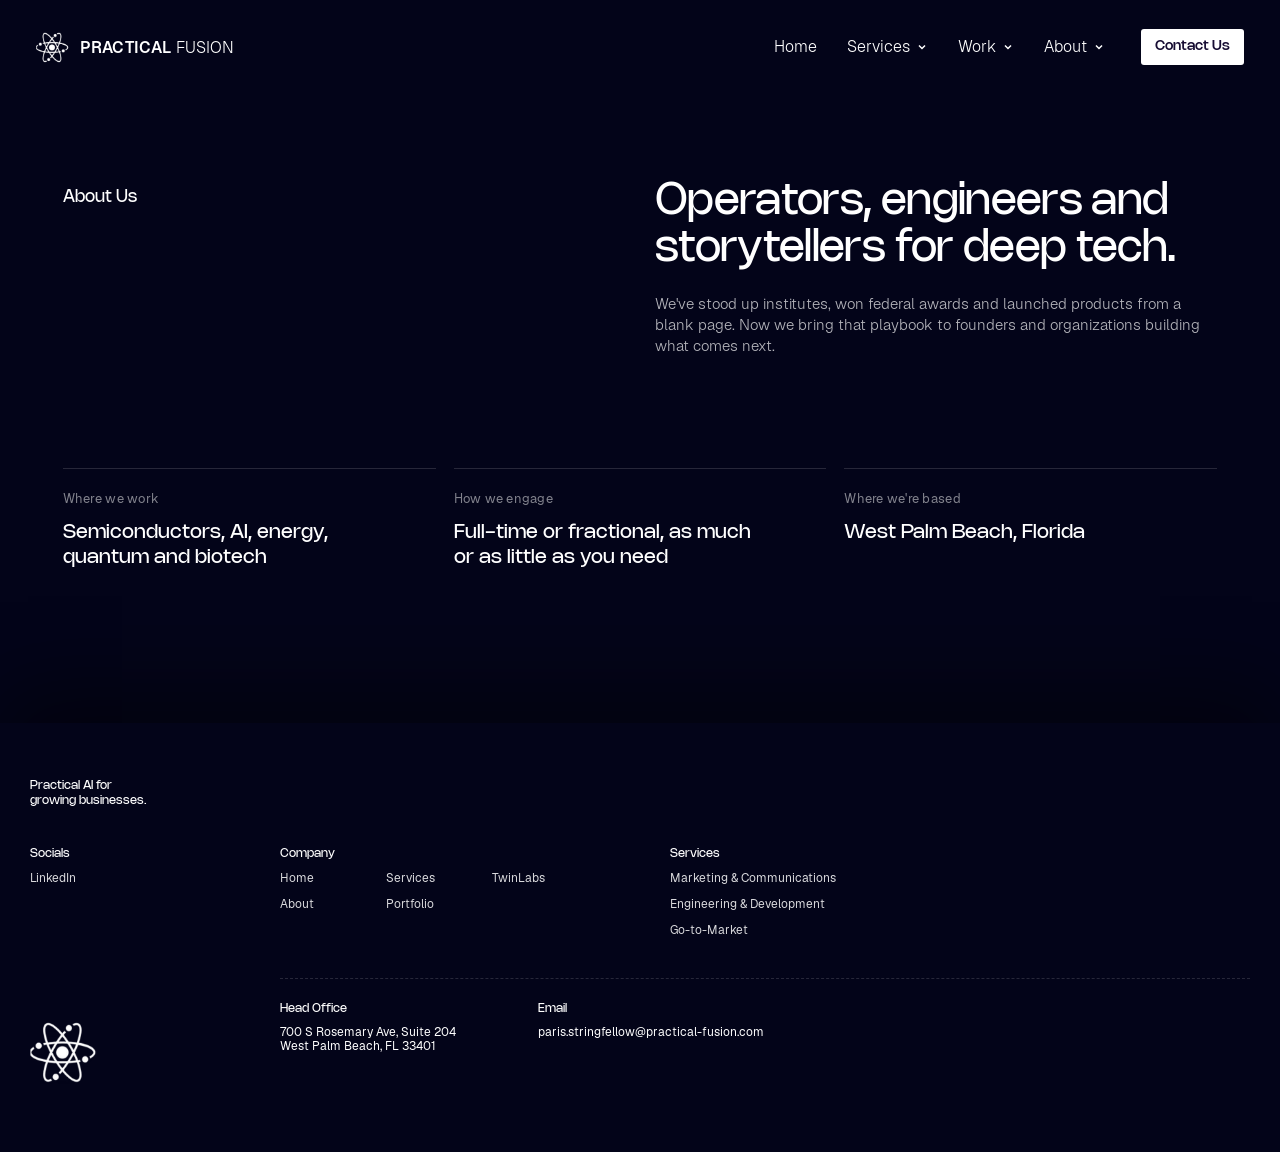
==== about.html @ 6abe77fe "About moves to its own page; text-roll nav hover, sentence-case button labels, top-edge blur, padded" ====
<!DOCTYPE html>
<html lang="en">
<head>
<meta charset="utf-8">
<meta name="viewport" content="width=device-width, initial-scale=1">
<title>About — Practical Fusion Solutions</title>
<meta name="description" content="Practical Fusion Solutions is a consultancy and venture studio turning high-tech ideas into revenue-generating products and sustainable businesses.">
<meta name="theme-color" content="#030419">
<link rel="icon" href="assets/img/logo-atom.webp">
<link rel="preload" href="assets/fonts/Nohemi-Regular.woff2" as="font" type="font/woff2" crossorigin>
<link rel="preload" href="assets/fonts/Geist-Regular.woff2" as="font" type="font/woff2" crossorigin>
<link rel="stylesheet" href="assets/css/site.css">
</head>
<body class="intro-go page">
<div class="edge-blur" aria-hidden="true"></div>

<!-- ================= HEADER ================= -->
<header class="nav" id="nav">
  <a class="brand" href="index.html" aria-label="Practical Fusion — home">
    <img src="assets/img/logo-atom.webp" alt="">
    <span><b>PRACTICAL</b> <span>FUSION</span></span>
  </a>
  <nav class="nav-right" aria-label="Sections">
    <a class="nav-top" href="index.html"><span class="roll" data-t="Home"><span>Home</span></span></a>
    <div class="nav-item">
      <button class="nav-top" type="button" aria-haspopup="true"><span class="roll" data-t="Services"><span>Services</span></span><svg class="chev" viewBox="0 0 12 12" fill="none" stroke="currentColor" stroke-width="1.5"><path d="M3 4.5l3 3 3-3"/></svg></button>
      <div class="dd"><div class="dd-panel">
        <div class="dd-left"><p class="dd-title">Three disciplines,<br>one team.</p><a class="dd-all" href="index.html#services">All our services<svg viewBox="0 0 16 16" fill="none" stroke="currentColor" stroke-width="1.6"><path d="M2 8h11M9 4l4 4-4 4"/></svg></a></div>
        <div class="dd-list">
          <a class="dd-item" href="index.html#services"><b><i></i>Marketing &amp; Communications</b><span>Build your brand awareness</span></a>
          <a class="dd-item" href="index.html#services"><b><i></i>Engineering &amp; Development</b><span>Build tools you can use or sell</span></a>
          <a class="dd-item" href="index.html#services"><b><i></i>Go-to-Market</b><span>Reach your market</span></a>
        </div>
      </div></div>
    </div>
    <div class="nav-item">
      <button class="nav-top" type="button" aria-haspopup="true"><span class="roll" data-t="Work"><span>Work</span></span><svg class="chev" viewBox="0 0 12 12" fill="none" stroke="currentColor" stroke-width="1.5"><path d="M3 4.5l3 3 3-3"/></svg></button>
      <div class="dd"><div class="dd-panel">
        <div class="dd-left"><p class="dd-title">From idea to<br>steady state.</p><a class="dd-all" href="index.html#stories">View case studies<svg viewBox="0 0 16 16" fill="none" stroke="currentColor" stroke-width="1.6"><path d="M2 8h11M9 4l4 4-4 4"/></svg></a></div>
        <div class="dd-list">
          <a class="dd-item" href="index.html#stories"><b><i></i>SMART USA</b><span>A $1B federal funding package</span></a>
          <a class="dd-item" href="index.html#stories"><b><i></i>CyManII</b><span>$80M DOE funding, $200M+ private investment</span></a>
          <a class="dd-item" href="index.html#stories"><b><i></i>National semiconductor conference</b><span>130+ organizations in one room</span></a>
          <a class="dd-item" href="index.html#stories"><b><i></i>Public–private research center</b><span>$18M+ in sustained funding</span></a>
        </div>
      </div></div>
    </div>
    <div class="nav-item">
      <button class="nav-top" type="button" aria-haspopup="true"><span class="roll" data-t="About"><span>About</span></span><svg class="chev" viewBox="0 0 12 12" fill="none" stroke="currentColor" stroke-width="1.5"><path d="M3 4.5l3 3 3-3"/></svg></button>
      <div class="dd"><div class="dd-panel">
        <div class="dd-left"><p class="dd-title">Consultancy &amp;<br>venture studio.</p><a class="dd-all" href="about.html">About us<svg viewBox="0 0 16 16" fill="none" stroke="currentColor" stroke-width="1.6"><path d="M2 8h11M9 4l4 4-4 4"/></svg></a></div>
        <div class="dd-list">
          <a class="dd-item" href="about.html"><b><i></i>Who we are</b><span>The team behind Practical Fusion</span></a>
          <a class="dd-item" href="index.html#venture"><b><i></i>Venture studio</b><span>How we invest in founders</span></a>
          <a class="dd-item" href="index.html#contact"><b><i></i>Get in touch</b><span>Tell us about your project</span></a>
        </div>
      </div></div>
    </div>
    <a href="index.html#contact" class="nav-cta"><span class="roll" data-t="Contact Us"><span>Contact Us</span></span></a>
  </nav>
</header>


<main class="page-main">
  <section class="section about" id="about">
    <div class="sec-head">
      <p class="label">About Us</p>
      <div>
        <h1 class="h-l">Operators, engineers and storytellers for deep tech.</h1>
        <p class="body-l">We've stood up institutes, won federal awards and launched products from a blank page. Now we bring that playbook to founders and organizations building what comes next.</p>
      </div>
    </div>
    <div class="facts">
      <div class="fact"><span>Where we work</span><p>Semiconductors, AI, energy, quantum and biotech</p></div>
      <div class="fact"><span>How we engage</span><p>Full-time or fractional, as much or as little as you need</p></div>
      <div class="fact"><span>Where we're based</span><p>West Palm Beach, Florida</p></div>
    </div>
  </section>
  <div class="stack-end"></div>
</main>

<footer class="footer">
  <p class="tag">Practical AI for growing businesses.</p>
  <div class="f-grid">
    <div><h4>Socials</h4><div class="f-col"><a href="https://www.linkedin.com/company/practical-fusion-solutions" target="_blank" rel="noopener">LinkedIn</a></div></div>
    <div><h4>Company</h4><div class="f-links"><a href="index.html">Home</a><a href="index.html#services">Services</a><a href="https://twinlabs.com" target="_blank" rel="noopener">TwinLabs</a><a href="about.html">About</a><a href="index.html#stories">Portfolio</a></div></div>
    <div><h4>Services</h4><div class="f-col"><a href="index.html#services">Marketing &amp; Communications</a><a href="index.html#services">Engineering &amp; Development</a><a href="index.html#services">Go-to-Market</a></div></div>
  </div>
  <hr>
  <div class="f-bottom">
    <img src="assets/img/logo-atom.webp" alt="Practical Fusion">
    <div><h4>Head Office</h4><p>700 S Rosemary Ave, Suite 204<br>West Palm Beach, FL 33401</p></div>
    <div><h4>Email</h4><p><a href="mailto:paris.stringfellow@practical-fusion.com">paris.stringfellow@practical-fusion.com</a></p></div>
  </div>
</footer>
<script>addEventListener('scroll',()=>document.body.classList.toggle('scrolled',scrollY>4),{passive:true});</script>
</body>
</html>
---- assets/css/site.css ----
/* ============================================================
   Practical Fusion — site styles
   Headings: Nohemi · Body: Geist
   ============================================================ */
@font-face{font-family:"Nohemi";src:url("../fonts/Nohemi-Regular.woff2") format("woff2");font-weight:400;font-display:swap}
@font-face{font-family:"Nohemi";src:url("../fonts/Nohemi-Medium.woff2") format("woff2");font-weight:500;font-display:swap}
@font-face{font-family:"Geist";src:url("../fonts/Geist-Light.woff2") format("woff2");font-weight:300;font-display:swap}
@font-face{font-family:"Geist";src:url("../fonts/Geist-Regular.woff2") format("woff2");font-weight:400;font-display:swap}
@font-face{font-family:"Geist";src:url("../fonts/Geist-SemiBold.woff2") format("woff2");font-weight:600;font-display:swap}

:root{
  --bg:#030419;          /* page */
  --panel:#1D1E31;       /* big cards, contact form */
  --chip:#353647;        /* service card header bar */
  --line:rgba(255,255,255,.14);
  --line-soft:rgba(255,255,255,.08);
  --text:#fff;
  --mute:rgba(255,255,255,.7);
  --faint:rgba(255,255,255,.5);
  --brand:#180552;       /* logo indigo */
  --ink:#170D33;         /* button text / arrow chip */
  --lilac:#CBC2FF;
  --peach:#FFB38A;
  --pad:clamp(20px,4.9vw,80px);
  --ease:cubic-bezier(.2,.7,.1,1);
  --ease-io:cubic-bezier(.65,0,.35,1);
}
*{box-sizing:border-box;margin:0;padding:0}
html{background:var(--bg);scrollbar-width:none}
html::-webkit-scrollbar,body::-webkit-scrollbar{display:none;width:0;height:0}
body{-ms-overflow-style:none}
body{font-family:"Geist",system-ui,sans-serif;font-weight:400;color:var(--text);background:var(--bg);-webkit-font-smoothing:antialiased;overflow-x:hidden}
body.locked{overflow:hidden;height:100vh}
a{color:inherit;text-decoration:none}
button{font:inherit;color:inherit;background:none;border:0;cursor:pointer}
img{display:block;max-width:none;user-select:none;-webkit-user-drag:none}
.h-xl,.h-l,.h-m{font-family:"Nohemi",sans-serif;font-weight:400;letter-spacing:-.01em}
.h-xl{font-size:clamp(30px,3.4vw,44px);line-height:1.08}
.h-l{font-size:clamp(28px,3.4vw,44px);line-height:1.08;letter-spacing:-.015em}
.h-m{font-size:clamp(24px,2.1vw,30px);line-height:1.2}
.body-l{font-family:"Geist";font-weight:300;font-size:15px;line-height:1.4}
::selection{background:var(--lilac);color:var(--ink)}

/* ---------- static paper noise: only on the line-art scenes and line-art images ---------- */
.noise{position:relative;isolation:isolate}
.noise::after{content:"";position:absolute;inset:0;background:url("../img/grain.png") 0 0/200px 200px;opacity:.07;pointer-events:none;z-index:12;border-radius:inherit}

/* ---------- buttons ---------- */
.btn{display:inline-flex;align-items:stretch;gap:0;font-family:"Nohemi";font-weight:500;font-size:15px;line-height:1.1;color:var(--ink)}
.btn .lbl{background:#fff;border-radius:3px;padding:13px 18px;display:flex;align-items:center;white-space:nowrap}
.btn .arr{width:43px;display:grid;place-items:center;background:var(--ink);color:#fff;border-radius:3px;transition:transform .4s var(--ease)}
.btn:hover .arr{transform:translateX(4px)}
.btn.boxed{background:#fff;border-radius:3px;padding:10px 10px 10px 14px;gap:14px;align-items:center}
.btn.boxed .lbl{padding:0;background:none}
.btn.boxed .arr{width:30px;height:30px;border-radius:3px}
.arrow-chip{width:30px;height:30px;display:grid;place-items:center;background:#fff;color:var(--ink);border-radius:2px;transition:transform .4s var(--ease),background .3s}
.arrow-chip:hover{transform:translateX(4px);background:var(--lilac)}
.arrow-chip svg,.btn .arr svg,.more svg{width:16px;height:16px}
.more{display:inline-flex;align-items:stretch;height:32px;color:var(--ink)}
.more-arr{width:32px;display:grid;place-items:center;background:#fff;border-radius:2px;transition:background .25s}
.more-lbl{width:0;margin-right:0;overflow:hidden;background:#fff;border-radius:2px;display:flex;align-items:center;
  clip-path:inset(55% 0 0 0);transition:width .45s var(--ease) .05s,margin .45s var(--ease) .05s,clip-path .35s var(--ease) .05s}
.more-lbl span{display:block;padding:0 14px;white-space:nowrap;font-family:"Nohemi";font-weight:500;font-size:13px;transform:translateY(120%);transition:transform .4s var(--ease) .12s}
.card:hover .more-lbl,.story:hover .more-lbl,.more:focus-visible .more-lbl{width:var(--w,140px);margin-right:3px;clip-path:inset(0 0 0 0)}
.card:hover .more-lbl span,.story:hover .more-lbl span,.more:focus-visible .more-lbl span{transform:none}
.card:not(:hover) .more:not(:focus-visible) .more-lbl span,.story:not(:hover) .more:not(:focus-visible) .more-lbl span{transition-delay:0s}
.card:not(:hover) .more:not(:focus-visible) .more-lbl,.story:not(:hover) .more:not(:focus-visible) .more-lbl{transition-delay:.12s}

.edge-blur{position:fixed;left:0;right:0;top:0;height:110px;z-index:55;pointer-events:none;backdrop-filter:blur(10px);-webkit-backdrop-filter:blur(10px);
  -webkit-mask-image:linear-gradient(#000 35%,transparent);mask-image:linear-gradient(#000 35%,transparent);opacity:0;transition:opacity .4s}
.scrolled .edge-blur{opacity:1}
/* ---------- header ---------- */
.nav{position:fixed;top:0;left:0;right:0;z-index:60;display:flex;align-items:center;justify-content:space-between;padding:23px 36px;pointer-events:none}
.nav > *{pointer-events:auto}
.brand{display:flex;align-items:center;gap:10px;font-size:16px;letter-spacing:.01em}
.brand img{width:34px;height:auto}
.brand b{font-weight:600}.brand span{font-weight:300}
.nav-right{display:flex;align-items:center;gap:30px;font-weight:300;font-size:16px}
.nav-top{display:inline-flex;align-items:center;gap:6px;font:300 16px/1 "Geist";color:#fff;padding:9px 10px;margin:0 -10px;border-radius:3px;position:relative;transition:background .35s}
.nav-top:hover,.nav-item:hover .nav-top{background:rgba(255,255,255,.07)}
/* text roll: the label slides up and out while a copy rises in from below */
.roll{position:relative;display:inline-block;overflow:hidden;line-height:1.15}
.roll > span{display:block;transition:transform .5s var(--ease)}
.roll::after{content:attr(data-t);position:absolute;left:0;top:100%;white-space:nowrap;transition:transform .5s var(--ease)}
.nav-top:hover .roll > span,.nav-item:hover .roll > span,.nav-cta:hover .roll > span{transform:translateY(-100%)}
.nav-top:hover .roll::after,.nav-item:hover .roll::after,.nav-cta:hover .roll::after{transform:translateY(-100%)}
.nav-top .chev{width:12px;height:12px;transition:transform .4s var(--ease)}
.nav-item{position:static}
.nav-item:hover .chev,.nav-item:focus-within .chev{transform:rotate(180deg)}
.dd{position:absolute;top:calc(100% - 22px);right:36px;padding-top:30px;pointer-events:none}
.dd-panel{width:min(760px,92vw);display:grid;grid-template-columns:1fr 1.25fr;gap:40px;background:#16172A;border:1px solid var(--line-soft);border-radius:18px;padding:34px 34px 30px;
  box-shadow:0 30px 80px rgba(0,0,0,.45);opacity:0;transform:translateY(-8px);clip-path:inset(0 0 100% 0 round 18px);transition:opacity .3s,transform .5s var(--ease),clip-path .55s var(--ease)}
.nav-item:hover .dd,.nav-item:focus-within .dd{pointer-events:auto}
.nav-item:hover .dd-panel,.nav-item:focus-within .dd-panel{opacity:1;transform:none;clip-path:inset(0 0 0 0 round 18px)}
.nav-item.shut .dd{pointer-events:none}.nav-item.shut .dd-panel{opacity:0;clip-path:inset(0 0 100% 0 round 18px)}
.dd-left{display:flex;flex-direction:column;justify-content:space-between;gap:40px;border-right:1px solid var(--line-soft);padding-right:30px}
.dd-title{font-family:"Nohemi";font-size:32px;line-height:1.08;letter-spacing:-.015em}
.dd-all{display:inline-flex;align-items:center;gap:12px;align-self:flex-start;font-size:15px;padding-bottom:6px;border-bottom:1px solid #fff}
.dd-all svg{width:16px;height:16px;transition:transform .4s var(--ease)}.dd-all:hover svg{transform:translateX(4px)}
.dd-list{display:flex;flex-direction:column}
.dd-item{display:flex;flex-direction:column;gap:6px;padding:14px 0;border-bottom:1px solid var(--line-soft)}
.dd-item:first-child{padding-top:0}.dd-item:last-child{border-bottom:0;padding-bottom:0}
.dd-item b{display:flex;align-items:center;gap:12px;font-family:"Nohemi";font-weight:400;font-size:18px}
.dd-item b i{width:7px;height:7px;background:#fff;transform:rotate(45deg);flex:none;transition:background .3s}
.dd-item span{font-size:14px;color:var(--mute);padding-left:19px}
.dd-item:hover b i{background:var(--lilac)}
.nav-right .nav-cta{display:inline-flex;align-items:center;margin-left:6px;background:#fff;color:var(--ink);font-family:"Nohemi";font-weight:500;font-size:14px;padding:10px 14px;border-radius:3px;transition:background .35s}
.nav-right .nav-cta:hover{background:#E6E3F2}
.nav{opacity:0;transform:translateY(-10px);transition:opacity .9s .9s,transform .9s .9s var(--ease)}
.intro-go .nav{opacity:1;transform:none}

/* ---------- HERO ---------- */
.hero{position:sticky;top:0;height:100vh;height:100svh;overflow:hidden;z-index:1;background:#0B0A2A;will-change:clip-path}
.hero-shade{position:absolute;inset:0;background:#030419;opacity:0;pointer-events:none;z-index:20}
.stage{position:absolute;inset:0;perspective:1400px;overflow:hidden}
.world{position:absolute;inset:0;transform-style:preserve-3d;will-change:transform}
.layer{position:absolute;inset:0;will-change:transform}
.layer img{position:absolute;height:auto}
.sky{inset:-8%}
.sky img{inset:0;width:100%;height:100%;object-fit:cover}
#sun3d{position:absolute;inset:0;width:100%;height:100%;pointer-events:none}
/* design frame (2847×1618 reference), always covers the width, sits on the bottom edge */
.frame{position:absolute;left:50%;bottom:0;width:max(100vw,175.96vh);aspect-ratio:2847/1618;transform:translateX(-50%)}
.bob{animation:bob 6s ease-in-out infinite}
.bob.b2{animation-duration:7.5s;animation-delay:-3s;animation-direction:reverse}
.bob.b3{animation-duration:8.5s;animation-delay:-5s}
@keyframes bob{0%,100%{transform:translate3d(0,0,0) rotate(0)}50%{transform:translate3d(0,-2.4vh,0) rotate(1.6deg)}}

.hero-ui{position:absolute;inset:0;z-index:10;pointer-events:none}
.hero-title{position:absolute;left:50%;top:41.3%;transform:translateX(-50%);width:min(980px,92vw);text-align:center;transition:opacity .7s var(--ease),transform 1.1s var(--ease)}
.hero-title h1{font-family:"Nohemi";font-weight:400;font-size:clamp(30px,3.4vw,44px);line-height:1.08;letter-spacing:-.015em}
.hero-title .w{display:inline-block;opacity:.18;filter:blur(6px);transform:translateY(8px);transition:opacity .7s,filter .7s,transform .9s var(--ease);transition-delay:calc(.35s + var(--i)*70ms)}
.intro-go .hero-title .w{opacity:1;filter:none;transform:none}
.begin{margin-top:clamp(36px,8.4vh,72px);display:inline-flex;pointer-events:auto;position:relative}
.begin .btn.boxed{width:221px;height:57px;justify-content:space-between;padding:0 9px 0 13px;transform-origin:50% 50%;
  clip-path:inset(0 50% 0 50% round 3px);background:var(--ink);transition:clip-path .8s var(--ease) 1.25s,background .5s 1.6s,transform .5s var(--ease)}
.begin .lbl,.begin .arr{opacity:0;transition:opacity .5s 1.85s, transform .4s var(--ease)}
.begin .arr{width:39px;height:39px;transform:scale(.4);transition:opacity .4s 2s,transform .6s var(--ease) 2s;background:var(--ink)}
.intro-go .begin .btn.boxed{clip-path:inset(0 0 0 0 round 3px);background:#fff}
.intro-go .begin .lbl{opacity:1}
.intro-go .begin .arr{opacity:1;transform:none}
.begin .btn.boxed:hover{transform:scale(1.04)}
.begin .btn.boxed:hover .arr{transform:translateX(3px);transition-delay:0s}

/* the mission panel (after "Begin your mission"): a header and two lines */
.mission{position:absolute;left:55%;right:var(--pad);top:50%;transform:translateY(-50%);pointer-events:none}
.mission > *{opacity:0;transform:translateY(22px);transition:opacity .6s, transform .9s var(--ease)}
.mission h2{font-family:"Nohemi";font-weight:400;font-size:clamp(28px,3.1vw,42px);line-height:1.1;letter-spacing:-.01em;white-space:nowrap}
.mission p{margin-top:16px;font-family:"Geist";font-weight:300;font-size:clamp(15px,1.15vw,17px);line-height:1.5;color:var(--mute)}
.on-mission .hero-title{opacity:0;transform:translate(-50%,-30%);pointer-events:none}
.on-mission .hero-title .begin{pointer-events:none}
.on-mission .mission{pointer-events:auto}
.on-mission .mission > *{opacity:1;transform:none}
.on-mission .mission > :nth-child(1){transition-delay:.7s}.on-mission .mission > :nth-child(2){transition-delay:.85s}

/* ---------- the main stack: scrolls up over the hero ---------- */
.stack{position:relative;z-index:3;background:var(--bg);box-shadow:0 -30px 80px rgba(0,0,0,.5)}
.section{max-width:1440px;margin:0 auto;padding:0 var(--pad)}

/* text reveals */
.split .w{display:inline-block;opacity:.12;filter:blur(5px);transform:translateY(.35em);transition:opacity .8s,filter .8s,transform 1s var(--ease);transition-delay:calc(var(--i)*55ms)}
.split.in .w{opacity:1;filter:none;transform:none}
.fade{opacity:0;transform:translateY(24px);transition:opacity 1s .15s,transform 1.1s .15s var(--ease)}
.fade.in{opacity:1;transform:none}

/* services */
.services{padding-top:clamp(130px,12vw,190px)}
.sec-head{display:grid;grid-template-columns:1fr 1fr;gap:30px;align-items:start}
.sec-head .label{font-family:"Nohemi";font-size:17px;line-height:1.2;padding-top:.45em}
.sec-head .h-l{max-width:640px}
.sec-head .body-l{margin-top:20px;max-width:560px;color:var(--mute)}
.cards{display:grid;grid-template-columns:repeat(3,1fr);gap:clamp(14px,1.4vw,20px);margin-top:clamp(80px,8.7vw,124px)}
.card{display:flex;flex-direction:column}
.card-bar{display:flex;align-items:center;gap:9px;height:40px;padding:0 4px;background:var(--chip);border-radius:5px;font-family:"Nohemi";font-size:15px}
.card-bar .n{width:30px;height:30px;display:grid;place-items:center;background:#1F1A44;border-radius:3px;font-family:"Geist";font-size:11px;letter-spacing:.04em}
.card-body{margin-top:10px;border:1px solid var(--line-soft);border-radius:3px;background:var(--bg);display:flex;flex-direction:column;flex:1}
.card-art{height:250px;display:grid;place-items:center;border-bottom:1px solid var(--line-soft);overflow:hidden}
.card-art{position:relative}
.card-art img{width:190px;height:auto}
.card-art img.wide{width:100%}
.card-body p{padding:20px 10px 0;font-size:15px;line-height:1.4;min-height:110px}
.card-body .more{margin:20px 10px 10px;align-self:flex-start}

/* venture card with the 3D atom */
.venture{padding-top:clamp(160px,15vw,240px)}
.venture-card{position:relative;background:var(--panel);border-radius:22px;padding:50px 50px 46px;min-height:366px;display:grid;grid-template-columns:minmax(0,522px) 1fr;overflow:hidden;isolation:isolate}
.venture-card > div{position:relative;z-index:1}
.venture-card .body-l{margin-top:12px;max-width:522px}
.venture-card .btn{margin-top:30px}
#atom3d{position:absolute;right:0;top:0;width:42%;height:200%;pointer-events:none}

/* about (about.html) */
.about{padding-top:clamp(150px,14vw,210px)}
.facts{display:grid;grid-template-columns:repeat(3,1fr);gap:clamp(14px,1.4vw,20px);margin-top:clamp(80px,8.7vw,124px)}
.fact{border-top:1px solid var(--line);padding-top:18px}
.fact span{font-size:13px;color:var(--faint);letter-spacing:.02em}
.fact p{margin-top:12px;font-family:"Nohemi";font-size:20px;line-height:1.25;max-width:320px}

/* success stories */
.stories{padding-top:clamp(160px,15vw,240px)}
.stories-grid{display:grid;grid-template-columns:1fr 1fr;column-gap:clamp(24px,3vw,44px);row-gap:0;margin-top:clamp(80px,8.7vw,124px)}
.story{padding:0 0 24px;border-bottom:1px dashed var(--line);margin-bottom:24px}
.story-media{position:relative;height:255px;overflow:hidden;border:1px solid var(--line);border-radius:2px;background:#0A0A1A;}
.story-media .ly{position:absolute}
.story-media .ly-bg{inset:0;width:100%;height:100%;object-fit:cover}
.story-media .ly-el{bottom:0;left:0;height:100%;width:auto}
.story-media .ly-logo{right:8%;top:50%;width:40%;margin-top:-6%}
.story-media .ly-logo.smart{width:30%;margin-top:-11%}
.story-media .ly-full{inset:0;width:100%;height:100%;object-fit:cover}
.story-media .ph{position:absolute;right:7%;top:50%;transform:translateY(-50%);font-family:"Nohemi";font-size:13px;letter-spacing:.18em;color:var(--faint);border:1px dashed var(--line);padding:16px 20px;border-radius:3px}
.story p{margin-top:16px;font-size:15px;line-height:1.4;max-width:560px}
.story .more{margin-top:16px}

/* testimonial */
.quote-wrap{margin-top:clamp(160px,15vw,240px);border-top:1px solid var(--line-soft);border-bottom:1px solid var(--line-soft)}
.quote{max-width:1440px;margin:0 auto;display:grid;grid-template-columns:1fr 1fr;border-left:1px solid var(--line-soft);border-right:1px solid var(--line-soft);width:calc(100% - 2*var(--pad))}
.quote > div{padding:110px 20px 108px;border-right:1px solid var(--line-soft)}
.quote > div:last-child{border-right:0;position:relative;overflow:hidden}
.quote blockquote{font-family:"Nohemi";font-size:clamp(22px,2.1vw,30px);line-height:1.2;max-width:600px}
.quote .who{margin-top:40px;font-size:15px;line-height:1.2}
.quote .who span{display:block;color:var(--mute)}
.quote-art{position:absolute;inset:0;background:
  repeating-linear-gradient(90deg,var(--line-soft) 0 1px,transparent 1px 48px),
  repeating-linear-gradient(0deg,var(--line-soft) 0 1px,transparent 1px 48px);opacity:.5;mask-image:radial-gradient(circle at 50% 50%,#000,transparent 70%)}
.quote-art img{position:absolute;left:50%;top:50%;width:90px;transform:translate(-50%,-50%);opacity:.9}
.stack-end{height:clamp(140px,12vw,190px)}

/* contact (revealed underneath the stack) */
.contact{position:sticky;z-index:2;margin-top:-28vh;padding-top:calc(28vh + 60px);overflow:hidden;background:#252F4C}
.contact-bg{position:absolute;left:0;right:0;top:-30%;bottom:0;z-index:0;pointer-events:none;will-change:transform;
  background:linear-gradient(#252F4C 0%,#584C79 31.7%,#6F588E 49.8%,#A376C0 69.5%,#A376C0 100%)}
.contact-bg::after{content:"";position:absolute;inset:0;background:url("../img/grain.png") 0 0/200px 200px;opacity:.07}
.contact-card{will-change:transform}
.contact-card{position:relative;z-index:1;width:min(812px,92vw);margin:0 auto;background:var(--panel);padding:40px 40px 150px}
/* the canyon floor sits IN FRONT of the card: the card's bottom edge disappears behind the horizon */
.contact-floor{position:relative;z-index:3;width:max(108vw,1540px);margin:-170px 0 -1px 50%;transform:translateX(-50%);pointer-events:none;will-change:transform}
.contact-floor img{display:block;width:100%;height:auto}
.contact-floor.noise::after{-webkit-mask:url("../img/contact-floor.webp") 0 0/100% 100% no-repeat;mask:url("../img/contact-floor.webp") 0 0/100% 100% no-repeat}
.contact-card h2{margin-bottom:12px}
.contact-card .lead{font-weight:300;font-size:15px}
.contact-card .lead b{font-weight:600}
.form{display:grid;grid-template-columns:1fr 1fr;column-gap:20px;row-gap:22px;margin-top:22px}
.f{display:flex;flex-direction:column;border-bottom:1px solid var(--line);padding-bottom:6px}
.f.full{grid-column:span 2}
.f label{font-weight:300;font-size:15px;color:var(--mute);display:flex;justify-content:space-between;gap:10px}
.f label i{font-style:normal;color:rgba(255,0,0,.7)}
.f label small{font-size:12px;color:var(--faint)}
.f .hint{font-size:12px;font-weight:300;color:var(--faint);margin-top:2px}
.f input,.f textarea,.f select{background:none;border:0;outline:0;color:#fff;font:300 15px/1.4 "Geist";padding:6px 0 2px}
.f textarea{resize:vertical;min-height:70px}
.phone{display:flex;gap:10px;align-items:center}
.phone select{width:64px;appearance:none;background:url("data:image/svg+xml,%3Csvg xmlns='http://www.w3.org/2000/svg' viewBox='0 0 18 10'%3E%3Cpath d='M1 1l8 8 8-8' fill='none' stroke='white' stroke-width='1.5'/%3E%3C/svg%3E") right 4px center/12px no-repeat}
.phone select option{color:#000}
.f:focus-within{border-bottom-color:var(--lilac)}
.form-actions{grid-column:span 2;margin-top:10px}
.form-note{font-size:12px;font-weight:300;color:var(--faint);margin-top:14px;line-height:1.4}
.form-note a{text-decoration:underline}
.status{font-size:13px;color:var(--lilac);margin-top:10px;min-height:1.2em}

/* footer */
.footer{position:relative;z-index:4;background:var(--bg);padding:56px 30px 50px;font-size:12px;box-shadow:0 -30px 80px rgba(0,0,0,.45)}
.footer .tag{font-family:"Nohemi";font-size:12px;width:127px;line-height:1.2}
.f-grid{display:grid;grid-template-columns:250px 390px 1fr;margin-top:40px;row-gap:46px}
.footer h4{font-family:"Nohemi";font-weight:400;font-size:12px;margin-bottom:10px}
.f-links{display:grid;grid-template-columns:repeat(3,106px);row-gap:10px}
.f-links a,.f-col a{opacity:.85;transition:opacity .2s}.f-links a:hover,.f-col a:hover{opacity:1}
.f-col{display:flex;flex-direction:column;gap:10px}
.footer hr{border:0;border-top:1px dashed var(--line);margin:40px 0 0 250px}
.f-bottom{display:grid;grid-template-columns:250px 258px 1fr;margin-top:24px;align-items:start}
.f-bottom img{width:69px}
.f-bottom p{line-height:1.2}

/* ---------- responsive ---------- */
@media (max-width:1100px){
  .nav-right{gap:20px}.dd{right:24px}
  .sec-head{grid-template-columns:1fr;gap:14px}.facts{grid-template-columns:1fr;margin-top:60px}
  .cards{grid-template-columns:1fr;gap:40px;margin-top:70px}
  .venture-card{grid-template-columns:1fr;padding-bottom:300px}
  #atom3d{top:auto;bottom:-300px;right:0;width:100%;height:600px}
  .stories-grid{grid-template-columns:1fr;margin-top:70px}
  .quote{grid-template-columns:1fr}.quote > div:last-child{min-height:240px}
  .mission{left:var(--pad);right:var(--pad);top:auto;bottom:10vh;transform:none}
  .mission p br{display:none}
  .f-grid,.f-bottom{grid-template-columns:1fr}.footer hr{margin-left:0}
}
@media (max-width:640px){
  .nav{padding:16px 18px}.nav-right > :not(.nav-cta){display:none}
  .form{grid-template-columns:1fr}.f.full,.form-actions{grid-column:auto}
  .contact-card{padding:28px 20px 130px}
}
@media (prefers-reduced-motion:reduce){
  .bob{animation:none}
  .split .w,.fade,.hero-title .w,.mission > *,.begin *{transition:none!important}
}
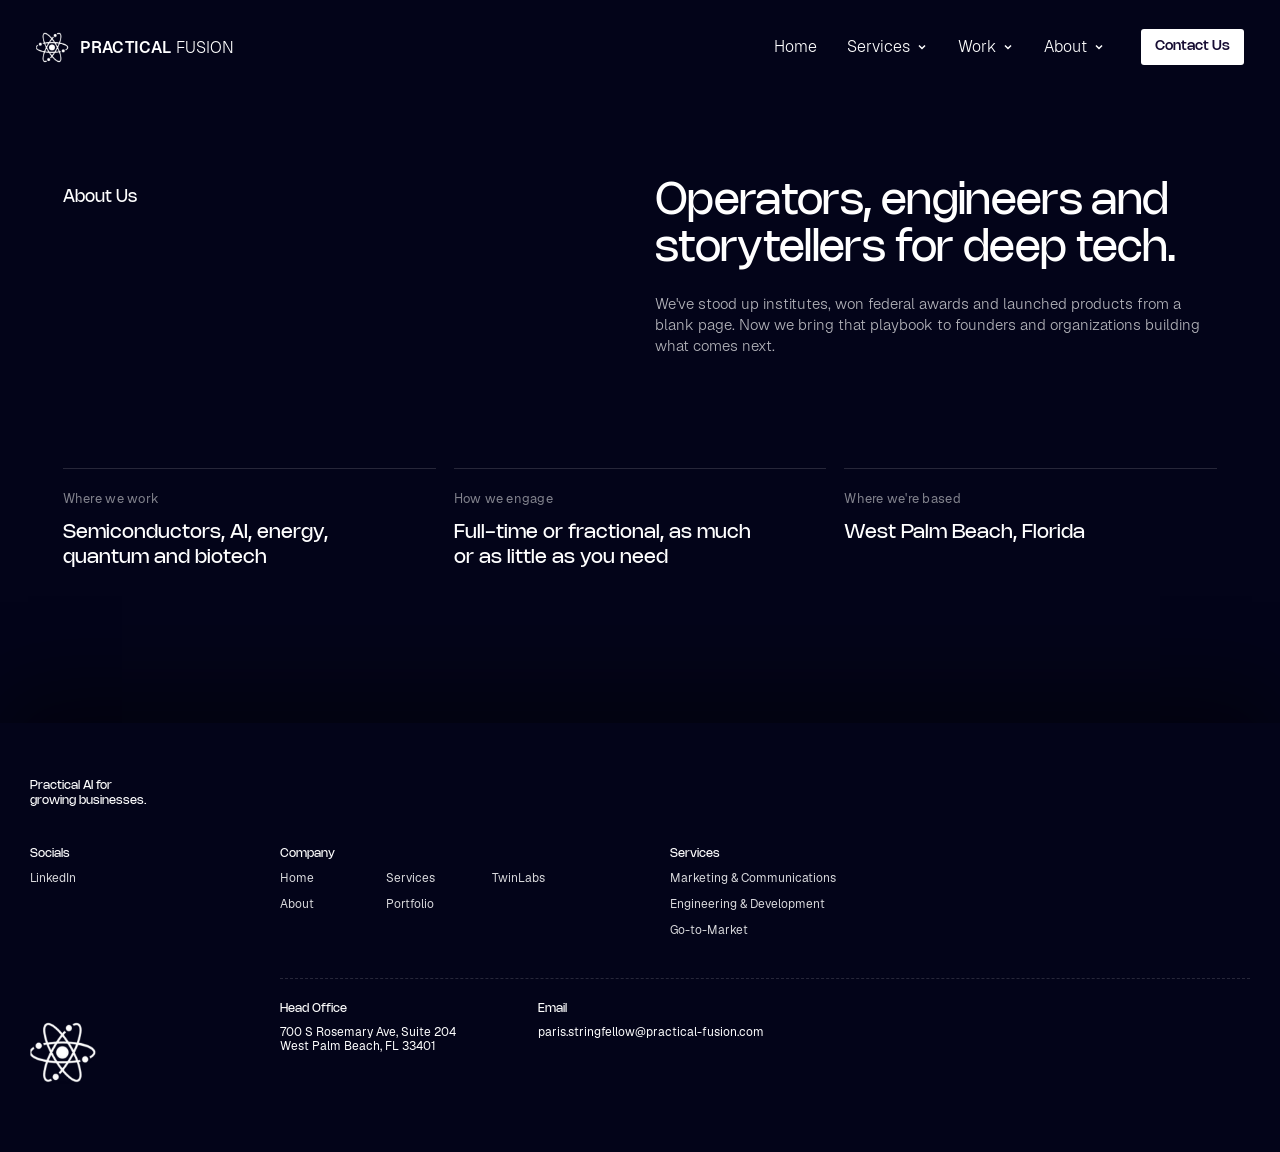
==== commit e99910e5: "Remove top-edge blur; new favicon and social banner Co-Authored-By: Claude Opus 5.5 <noreply@anthrop" ====
--- a/about.html
+++ b/about.html
@@ -6,14 +6,21 @@
 <title>About — Practical Fusion Solutions</title>
 <meta name="description" content="Practical Fusion Solutions is a consultancy and venture studio turning high-tech ideas into revenue-generating products and sustainable businesses.">
 <meta name="theme-color" content="#030419">
-<link rel="icon" href="assets/img/logo-atom.webp">
+<link rel="icon" type="image/png" sizes="32x32" href="assets/img/favicon-32.png">
+<link rel="icon" type="image/png" sizes="512x512" href="assets/img/favicon-512.png">
+<link rel="apple-touch-icon" href="assets/img/apple-touch-icon.png">
+<meta property="og:type" content="website">
+<meta property="og:site_name" content="Practical Fusion Solutions">
+<meta property="og:title" content="Practical Fusion Solutions">
+<meta property="og:description" content="We build companies whose vision will change the world.">
+<meta property="og:image" content="https://verrilm.github.io/practical-fusion-site/assets/img/og-banner.png">
+<meta name="twitter:card" content="summary_large_image">
+<meta name="twitter:image" content="https://verrilm.github.io/practical-fusion-site/assets/img/og-banner.png">
 <link rel="preload" href="assets/fonts/Nohemi-Regular.woff2" as="font" type="font/woff2" crossorigin>
 <link rel="preload" href="assets/fonts/Geist-Regular.woff2" as="font" type="font/woff2" crossorigin>
 <link rel="stylesheet" href="assets/css/site.css">
 </head>
 <body class="intro-go page">
-<div class="edge-blur" aria-hidden="true"></div>
-
 <!-- ================= HEADER ================= -->
 <header class="nav" id="nav">
   <a class="brand" href="index.html" aria-label="Practical Fusion — home">
@@ -93,6 +100,5 @@
     <div><h4>Email</h4><p><a href="mailto:paris.stringfellow@practical-fusion.com">paris.stringfellow@practical-fusion.com</a></p></div>
   </div>
 </footer>
-<script>addEventListener('scroll',()=>document.body.classList.toggle('scrolled',scrollY>4),{passive:true});</script>
 </body>
 </html>
--- a/assets/css/site.css
+++ b/assets/css/site.css
@@ -66,9 +66,6 @@
 .card:not(:hover) .more:not(:focus-visible) .more-lbl span,.story:not(:hover) .more:not(:focus-visible) .more-lbl span{transition-delay:0s}
 .card:not(:hover) .more:not(:focus-visible) .more-lbl,.story:not(:hover) .more:not(:focus-visible) .more-lbl{transition-delay:.12s}
 
-.edge-blur{position:fixed;left:0;right:0;top:0;height:110px;z-index:55;pointer-events:none;backdrop-filter:blur(10px);-webkit-backdrop-filter:blur(10px);
-  -webkit-mask-image:linear-gradient(#000 35%,transparent);mask-image:linear-gradient(#000 35%,transparent);opacity:0;transition:opacity .4s}
-.scrolled .edge-blur{opacity:1}
 /* ---------- header ---------- */
 .nav{position:fixed;top:0;left:0;right:0;z-index:60;display:flex;align-items:center;justify-content:space-between;padding:23px 36px;pointer-events:none}
 .nav > *{pointer-events:auto}
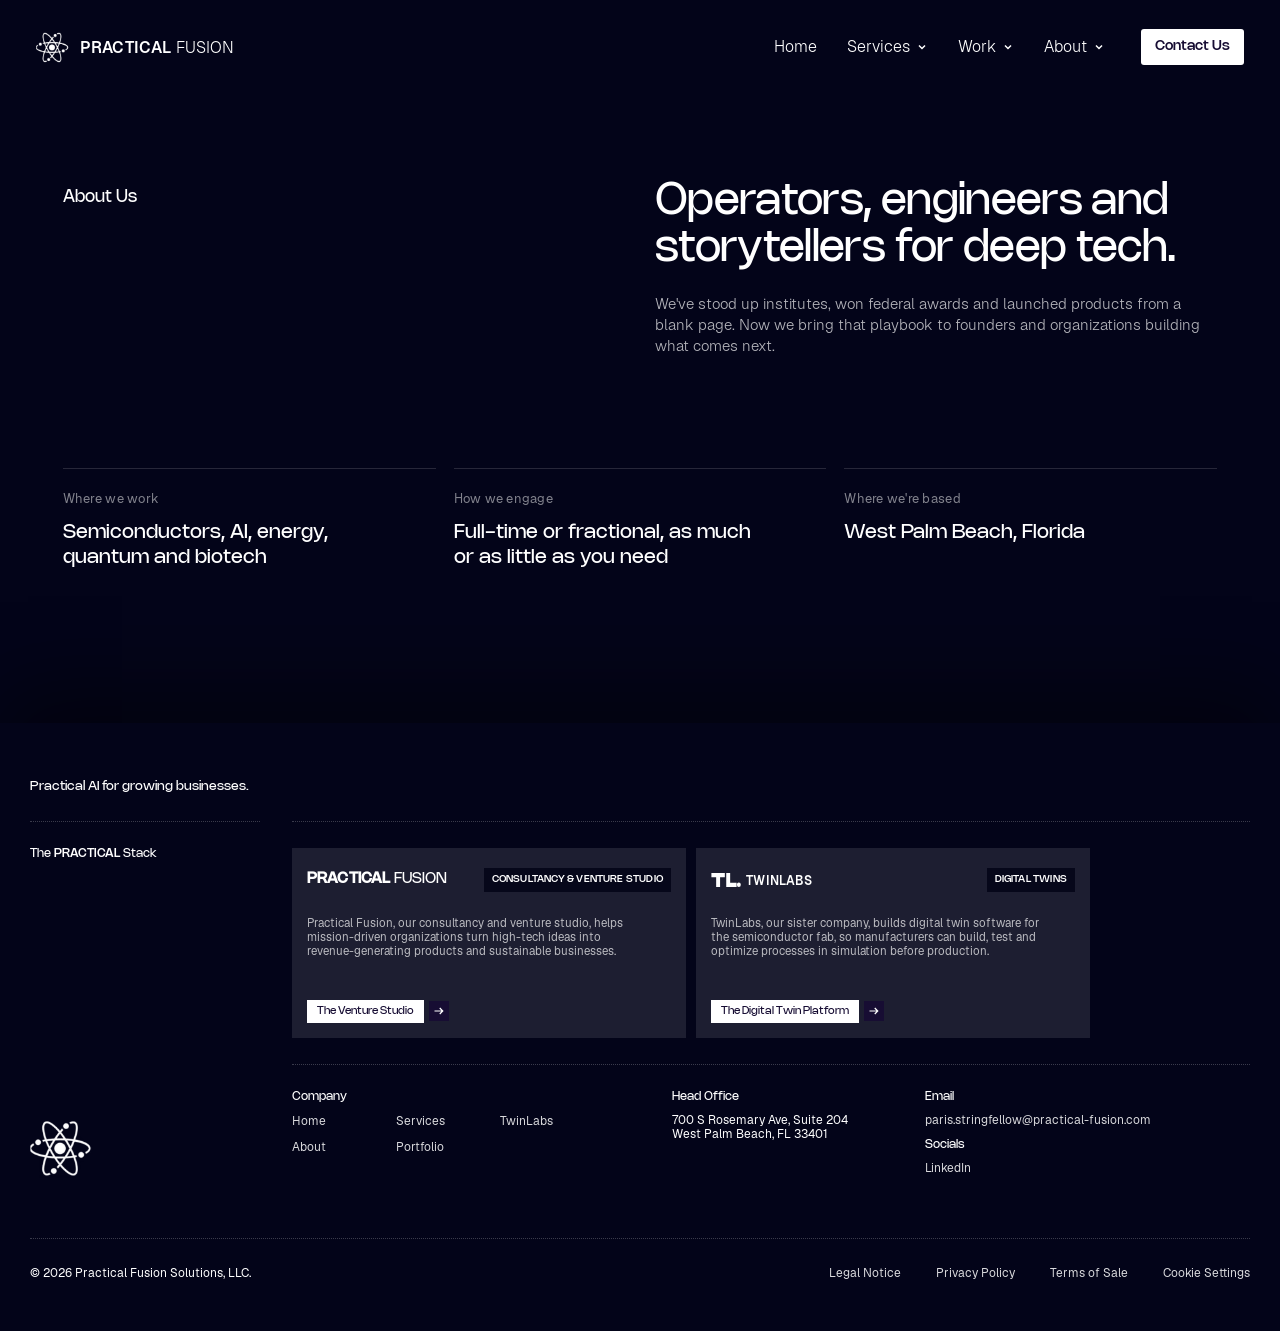
==== commit 8af02a29: "Footer: The PRACTICAL Stack cards (Practical Fusion + TwinLabs), new info row and legal bar Co-Autho" ====
--- a/about.html
+++ b/about.html
@@ -34,9 +34,9 @@
       <div class="dd"><div class="dd-panel">
         <div class="dd-left"><p class="dd-title">Three disciplines,<br>one team.</p><a class="dd-all" href="index.html#services">All our services<svg viewBox="0 0 16 16" fill="none" stroke="currentColor" stroke-width="1.6"><path d="M2 8h11M9 4l4 4-4 4"/></svg></a></div>
         <div class="dd-list">
-          <a class="dd-item" href="index.html#services"><b><i></i>Marketing &amp; Communications</b><span>Build your brand awareness</span></a>
-          <a class="dd-item" href="index.html#services"><b><i></i>Engineering &amp; Development</b><span>Build tools you can use or sell</span></a>
-          <a class="dd-item" href="index.html#services"><b><i></i>Go-to-Market</b><span>Reach your market</span></a>
+          <a class="dd-item" href="index.html#services"><b><svg class="star" viewBox="17 16 66 68" aria-hidden="true"><path d="M50 16.2c5.2 16.7 16 28.5 33.2 33.8C66 55.2 55.2 67 50 83.8 44.8 67.1 34 55.3 16.8 50 34 44.8 44.8 33 50 16.2z" fill="currentColor"/></svg>Marketing &amp; Communications</b><span>Build your brand awareness</span></a>
+          <a class="dd-item" href="index.html#services"><b><svg class="star" viewBox="17 16 66 68" aria-hidden="true"><path d="M50 16.2c5.2 16.7 16 28.5 33.2 33.8C66 55.2 55.2 67 50 83.8 44.8 67.1 34 55.3 16.8 50 34 44.8 44.8 33 50 16.2z" fill="currentColor"/></svg>Engineering &amp; Development</b><span>Build tools you can use or sell</span></a>
+          <a class="dd-item" href="index.html#services"><b><svg class="star" viewBox="17 16 66 68" aria-hidden="true"><path d="M50 16.2c5.2 16.7 16 28.5 33.2 33.8C66 55.2 55.2 67 50 83.8 44.8 67.1 34 55.3 16.8 50 34 44.8 44.8 33 50 16.2z" fill="currentColor"/></svg>Go-to-Market</b><span>Reach your market</span></a>
         </div>
       </div></div>
     </div>
@@ -45,10 +45,10 @@
       <div class="dd"><div class="dd-panel">
         <div class="dd-left"><p class="dd-title">From idea to<br>steady state.</p><a class="dd-all" href="index.html#stories">View case studies<svg viewBox="0 0 16 16" fill="none" stroke="currentColor" stroke-width="1.6"><path d="M2 8h11M9 4l4 4-4 4"/></svg></a></div>
         <div class="dd-list">
-          <a class="dd-item" href="index.html#stories"><b><i></i>SMART USA</b><span>A $1B federal funding package</span></a>
-          <a class="dd-item" href="index.html#stories"><b><i></i>CyManII</b><span>$80M DOE funding, $200M+ private investment</span></a>
-          <a class="dd-item" href="index.html#stories"><b><i></i>National semiconductor conference</b><span>130+ organizations in one room</span></a>
-          <a class="dd-item" href="index.html#stories"><b><i></i>Public–private research center</b><span>$18M+ in sustained funding</span></a>
+          <a class="dd-item" href="index.html#stories"><b><svg class="star" viewBox="17 16 66 68" aria-hidden="true"><path d="M50 16.2c5.2 16.7 16 28.5 33.2 33.8C66 55.2 55.2 67 50 83.8 44.8 67.1 34 55.3 16.8 50 34 44.8 44.8 33 50 16.2z" fill="currentColor"/></svg>SMART USA</b><span>A $1B federal funding package</span></a>
+          <a class="dd-item" href="index.html#stories"><b><svg class="star" viewBox="17 16 66 68" aria-hidden="true"><path d="M50 16.2c5.2 16.7 16 28.5 33.2 33.8C66 55.2 55.2 67 50 83.8 44.8 67.1 34 55.3 16.8 50 34 44.8 44.8 33 50 16.2z" fill="currentColor"/></svg>CyManII</b><span>$80M DOE funding, $200M+ private investment</span></a>
+          <a class="dd-item" href="index.html#stories"><b><svg class="star" viewBox="17 16 66 68" aria-hidden="true"><path d="M50 16.2c5.2 16.7 16 28.5 33.2 33.8C66 55.2 55.2 67 50 83.8 44.8 67.1 34 55.3 16.8 50 34 44.8 44.8 33 50 16.2z" fill="currentColor"/></svg>National semiconductor conference</b><span>130+ organizations in one room</span></a>
+          <a class="dd-item" href="index.html#stories"><b><svg class="star" viewBox="17 16 66 68" aria-hidden="true"><path d="M50 16.2c5.2 16.7 16 28.5 33.2 33.8C66 55.2 55.2 67 50 83.8 44.8 67.1 34 55.3 16.8 50 34 44.8 44.8 33 50 16.2z" fill="currentColor"/></svg>Public–private research center</b><span>$18M+ in sustained funding</span></a>
         </div>
       </div></div>
     </div>
@@ -57,9 +57,9 @@
       <div class="dd"><div class="dd-panel">
         <div class="dd-left"><p class="dd-title">Consultancy &amp;<br>venture studio.</p><a class="dd-all" href="about.html">About us<svg viewBox="0 0 16 16" fill="none" stroke="currentColor" stroke-width="1.6"><path d="M2 8h11M9 4l4 4-4 4"/></svg></a></div>
         <div class="dd-list">
-          <a class="dd-item" href="about.html"><b><i></i>Who we are</b><span>The team behind Practical Fusion</span></a>
-          <a class="dd-item" href="index.html#venture"><b><i></i>Venture studio</b><span>How we invest in founders</span></a>
-          <a class="dd-item" href="index.html#contact"><b><i></i>Get in touch</b><span>Tell us about your project</span></a>
+          <a class="dd-item" href="about.html"><b><svg class="star" viewBox="17 16 66 68" aria-hidden="true"><path d="M50 16.2c5.2 16.7 16 28.5 33.2 33.8C66 55.2 55.2 67 50 83.8 44.8 67.1 34 55.3 16.8 50 34 44.8 44.8 33 50 16.2z" fill="currentColor"/></svg>Who we are</b><span>The team behind Practical Fusion</span></a>
+          <a class="dd-item" href="index.html#venture"><b><svg class="star" viewBox="17 16 66 68" aria-hidden="true"><path d="M50 16.2c5.2 16.7 16 28.5 33.2 33.8C66 55.2 55.2 67 50 83.8 44.8 67.1 34 55.3 16.8 50 34 44.8 44.8 33 50 16.2z" fill="currentColor"/></svg>Venture studio</b><span>How we invest in founders</span></a>
+          <a class="dd-item" href="index.html#contact"><b><svg class="star" viewBox="17 16 66 68" aria-hidden="true"><path d="M50 16.2c5.2 16.7 16 28.5 33.2 33.8C66 55.2 55.2 67 50 83.8 44.8 67.1 34 55.3 16.8 50 34 44.8 44.8 33 50 16.2z" fill="currentColor"/></svg>Get in touch</b><span>Tell us about your project</span></a>
         </div>
       </div></div>
     </div>
@@ -88,17 +88,41 @@
 
 <footer class="footer">
   <p class="tag">Practical AI for growing businesses.</p>
-  <div class="f-grid">
-    <div><h4>Socials</h4><div class="f-col"><a href="https://www.linkedin.com/company/practical-fusion-solutions" target="_blank" rel="noopener">LinkedIn</a></div></div>
-    <div><h4>Company</h4><div class="f-links"><a href="index.html">Home</a><a href="index.html#services">Services</a><a href="https://twinlabs.com" target="_blank" rel="noopener">TwinLabs</a><a href="about.html">About</a><a href="index.html#stories">Portfolio</a></div></div>
-    <div><h4>Services</h4><div class="f-col"><a href="index.html#services">Marketing &amp; Communications</a><a href="index.html#services">Engineering &amp; Development</a><a href="index.html#services">Go-to-Market</a></div></div>
+  <div class="f-row f-rule"><span></span><span></span></div>
+
+  <div class="f-row">
+    <h4 class="f-label">The <b>PRACTICAL</b> Stack</h4>
+    <div class="f-stack">
+      <article class="f-card">
+        <div class="f-card-top"><span class="f-wm"><b>PRACTICAL</b> FUSION</span><span class="f-badge">Consultancy &amp; Venture Studio</span></div>
+        <p>Practical Fusion, our consultancy and venture studio, helps mission-driven organizations turn high-tech ideas into revenue-generating products and sustainable businesses.</p>
+        <a class="f-btn" href="index.html#venture"><span class="lbl">The Venture Studio</span><span class="arr"><svg viewBox="0 0 16 16" fill="none" stroke="currentColor" stroke-width="1.6"><path d="M2 8h11M9 4l4 4-4 4"/></svg></span></a>
+      </article>
+      <article class="f-card">
+        <div class="f-card-top"><span class="f-wm tl"><svg class="tl-mark" viewBox="0 0 52 22" aria-hidden="true"><path fill="currentColor" d="M0 0h24v6.5h-8.5V22H8.5V6.5H0z M26.5 0h7v15.5H45V22H26.5z"/><circle fill="currentColor" cx="49" cy="18.5" r="3.5"/></svg>TWINLABS</span><span class="f-badge">Digital Twins</span></div>
+        <p>TwinLabs, our sister company, builds digital twin software for the semiconductor fab, so manufacturers can build, test and optimize processes in simulation before production.</p>
+        <a class="f-btn" href="https://twinlabs.com" target="_blank" rel="noopener"><span class="lbl">The Digital Twin Platform</span><span class="arr"><svg viewBox="0 0 16 16" fill="none" stroke="currentColor" stroke-width="1.6"><path d="M2 8h11M9 4l4 4-4 4"/></svg></span></a>
+      </article>
+    </div>
   </div>
-  <hr>
-  <div class="f-bottom">
-    <img src="assets/img/logo-atom.webp" alt="Practical Fusion">
-    <div><h4>Head Office</h4><p>700 S Rosemary Ave, Suite 204<br>West Palm Beach, FL 33401</p></div>
-    <div><h4>Email</h4><p><a href="mailto:paris.stringfellow@practical-fusion.com">paris.stringfellow@practical-fusion.com</a></p></div>
+  <div class="f-row f-rule"><span class="f-gap"></span><span></span></div>
+
+  <div class="f-row">
+    <img class="f-logo" src="assets/img/logo-atom.webp" alt="Practical Fusion">
+    <div class="f-info">
+      <div><h4>Company</h4><div class="f-links"><a href="index.html">Home</a><a href="index.html#services">Services</a><a href="https://twinlabs.com" target="_blank" rel="noopener">TwinLabs</a><a href="about.html">About</a><a href="index.html#stories">Portfolio</a></div></div>
+      <div><h4>Head Office</h4><p>700 S Rosemary Ave, Suite 204<br>West Palm Beach, FL 33401</p></div>
+      <div><h4>Email</h4><p><a href="mailto:paris.stringfellow@practical-fusion.com">paris.stringfellow@practical-fusion.com</a></p>
+        <h4 class="f-soc">Socials</h4><p><a href="https://www.linkedin.com/company/practical-fusion-solutions" target="_blank" rel="noopener">LinkedIn</a></p></div>
+    </div>
+  </div>
+  <div class="f-rule f-full"></div>
+
+  <div class="f-legal">
+    <p>© 2026 Practical Fusion Solutions, LLC.</p>
+    <nav aria-label="Legal"><a href="#">Legal Notice</a><a href="#">Privacy Policy</a><a href="#">Terms of Sale</a><a href="#">Cookie Settings</a></nav>
   </div>
 </footer>
+<script src="assets/js/nav.js"></script>
 </body>
 </html>
--- a/assets/css/site.css
+++ b/assets/css/site.css
@@ -24,11 +24,12 @@
   --pad:clamp(20px,4.9vw,80px);
   --ease:cubic-bezier(.2,.7,.1,1);
   --ease-io:cubic-bezier(.65,0,.35,1);
+  --out:cubic-bezier(.16,1,.3,1);
 }
 *{box-sizing:border-box;margin:0;padding:0}
-html{background:var(--bg);scrollbar-width:none}
+html{background:var(--bg);scrollbar-width:none;overscroll-behavior:none}
 html::-webkit-scrollbar,body::-webkit-scrollbar{display:none;width:0;height:0}
-body{-ms-overflow-style:none}
+body{-ms-overflow-style:none;overscroll-behavior:none}
 body{font-family:"Geist",system-ui,sans-serif;font-weight:400;color:var(--text);background:var(--bg);-webkit-font-smoothing:antialiased;overflow-x:hidden}
 body.locked{overflow:hidden;height:100vh}
 a{color:inherit;text-decoration:none}
@@ -61,10 +62,10 @@
 .more-lbl{width:0;margin-right:0;overflow:hidden;background:#fff;border-radius:2px;display:flex;align-items:center;
   clip-path:inset(55% 0 0 0);transition:width .45s var(--ease) .05s,margin .45s var(--ease) .05s,clip-path .35s var(--ease) .05s}
 .more-lbl span{display:block;padding:0 14px;white-space:nowrap;font-family:"Nohemi";font-weight:500;font-size:13px;transform:translateY(120%);transition:transform .4s var(--ease) .12s}
-.card:hover .more-lbl,.story:hover .more-lbl,.more:focus-visible .more-lbl{width:var(--w,140px);margin-right:3px;clip-path:inset(0 0 0 0)}
-.card:hover .more-lbl span,.story:hover .more-lbl span,.more:focus-visible .more-lbl span{transform:none}
-.card:not(:hover) .more:not(:focus-visible) .more-lbl span,.story:not(:hover) .more:not(:focus-visible) .more-lbl span{transition-delay:0s}
-.card:not(:hover) .more:not(:focus-visible) .more-lbl,.story:not(:hover) .more:not(:focus-visible) .more-lbl{transition-delay:.12s}
+.card:hover .more-lbl,.story:hover .more-lbl,.more:focus-visible .more-lbl,.inview .more-lbl{width:var(--w,140px);margin-right:3px;clip-path:inset(0 0 0 0)}
+.card:hover .more-lbl span,.story:hover .more-lbl span,.more:focus-visible .more-lbl span,.inview .more-lbl span{transform:none}
+.card:not(:hover):not(.inview) .more:not(:focus-visible) .more-lbl span,.story:not(:hover):not(.inview) .more:not(:focus-visible) .more-lbl span{transition-delay:0s}
+.card:not(:hover):not(.inview) .more:not(:focus-visible) .more-lbl,.story:not(:hover):not(.inview) .more:not(:focus-visible) .more-lbl{transition-delay:.12s}
 
 /* ---------- header ---------- */
 .nav{position:fixed;top:0;left:0;right:0;z-index:60;display:flex;align-items:center;justify-content:space-between;padding:23px 36px;pointer-events:none}
@@ -74,21 +75,22 @@
 .brand b{font-weight:600}.brand span{font-weight:300}
 .nav-right{display:flex;align-items:center;gap:30px;font-weight:300;font-size:16px}
 .nav-top{display:inline-flex;align-items:center;gap:6px;font:300 16px/1 "Geist";color:#fff;padding:9px 10px;margin:0 -10px;border-radius:3px;position:relative;transition:background .35s}
-.nav-top:hover,.nav-item:hover .nav-top{background:rgba(255,255,255,.07)}
+.nav-top:hover,.nav-item.open .nav-top{background:rgba(255,255,255,.07)}
 /* text roll: the label slides up and out while a copy rises in from below */
 .roll{position:relative;display:inline-block;overflow:hidden;line-height:1.15}
 .roll > span{display:block;transition:transform .5s var(--ease)}
 .roll::after{content:attr(data-t);position:absolute;left:0;top:100%;white-space:nowrap;transition:transform .5s var(--ease)}
-.nav-top:hover .roll > span,.nav-item:hover .roll > span,.nav-cta:hover .roll > span{transform:translateY(-100%)}
-.nav-top:hover .roll::after,.nav-item:hover .roll::after,.nav-cta:hover .roll::after{transform:translateY(-100%)}
+.nav-top:hover .roll > span,.nav-item.open .roll > span,.nav-cta:hover .roll > span{transform:translateY(-100%)}
+.nav-top:hover .roll::after,.nav-item.open .roll::after,.nav-cta:hover .roll::after{transform:translateY(-100%)}
 .nav-top .chev{width:12px;height:12px;transition:transform .4s var(--ease)}
 .nav-item{position:static}
-.nav-item:hover .chev,.nav-item:focus-within .chev{transform:rotate(180deg)}
+.nav-item .nav-top::before{content:"";position:absolute;left:-14px;right:-14px;top:100%;height:34px}
+.nav-item.open .chev,.nav-item:focus-within .chev{transform:rotate(180deg)}
 .dd{position:absolute;top:calc(100% - 22px);right:36px;padding-top:30px;pointer-events:none}
 .dd-panel{width:min(760px,92vw);display:grid;grid-template-columns:1fr 1.25fr;gap:40px;background:#16172A;border:1px solid var(--line-soft);border-radius:18px;padding:34px 34px 30px;
   box-shadow:0 30px 80px rgba(0,0,0,.45);opacity:0;transform:translateY(-8px);clip-path:inset(0 0 100% 0 round 18px);transition:opacity .3s,transform .5s var(--ease),clip-path .55s var(--ease)}
-.nav-item:hover .dd,.nav-item:focus-within .dd{pointer-events:auto}
-.nav-item:hover .dd-panel,.nav-item:focus-within .dd-panel{opacity:1;transform:none;clip-path:inset(0 0 0 0 round 18px)}
+.nav-item.open .dd,.nav-item:focus-within .dd{pointer-events:auto}
+.nav-item.open .dd-panel,.nav-item:focus-within .dd-panel{opacity:1;transform:none;clip-path:inset(0 0 0 0 round 18px)}
 .nav-item.shut .dd{pointer-events:none}.nav-item.shut .dd-panel{opacity:0;clip-path:inset(0 0 100% 0 round 18px)}
 .dd-left{display:flex;flex-direction:column;justify-content:space-between;gap:40px;border-right:1px solid var(--line-soft);padding-right:30px}
 .dd-title{font-family:"Nohemi";font-size:32px;line-height:1.08;letter-spacing:-.015em}
@@ -97,10 +99,12 @@
 .dd-list{display:flex;flex-direction:column}
 .dd-item{display:flex;flex-direction:column;gap:6px;padding:14px 0;border-bottom:1px solid var(--line-soft)}
 .dd-item:first-child{padding-top:0}.dd-item:last-child{border-bottom:0;padding-bottom:0}
-.dd-item b{display:flex;align-items:center;gap:12px;font-family:"Nohemi";font-weight:400;font-size:18px}
-.dd-item b i{width:7px;height:7px;background:#fff;transform:rotate(45deg);flex:none;transition:background .3s}
-.dd-item span{font-size:14px;color:var(--mute);padding-left:19px}
-.dd-item:hover b i{background:var(--lilac)}
+.dd-item{opacity:.6;transition:opacity .3s}
+.dd-item:hover,.dd-item:focus-visible{opacity:1}
+.dd-item b{display:flex;align-items:center;gap:10px;font-family:"Nohemi";font-weight:400;font-size:18px;color:#fff}
+.dd-item .star{width:9px;height:9px;flex:none;color:#fff}
+.dd-item span{font-size:14px;color:rgba(255,255,255,.75);padding-left:19px;transition:color .3s}
+.dd-item:hover span{color:#fff}
 .nav-right .nav-cta{display:inline-flex;align-items:center;margin-left:6px;background:#fff;color:var(--ink);font-family:"Nohemi";font-weight:500;font-size:14px;padding:10px 14px;border-radius:3px;transition:background .35s}
 .nav-right .nav-cta:hover{background:#E6E3F2}
 .nav{opacity:0;transform:translateY(-10px);transition:opacity .9s .9s,transform .9s .9s var(--ease)}
@@ -113,11 +117,12 @@
 .world{position:absolute;inset:0;transform-style:preserve-3d;will-change:transform}
 .layer{position:absolute;inset:0;will-change:transform}
 .layer img{position:absolute;height:auto}
-.sky{inset:-8%}
+.sky{inset:-14% -8% -8%}
 .sky img{inset:0;width:100%;height:100%;object-fit:cover}
 #sun3d{position:absolute;inset:0;width:100%;height:100%;pointer-events:none}
 /* design frame (2847×1618 reference), always covers the width, sits on the bottom edge */
 .frame{position:absolute;left:50%;bottom:0;width:max(100vw,175.96vh);aspect-ratio:2847/1618;transform:translateX(-50%)}
+@media (max-aspect-ratio:1/1){.frame{left:calc(32vw - 175.96vh*.268);transform:none}}
 .bob{animation:bob 6s ease-in-out infinite}
 .bob.b2{animation-duration:7.5s;animation-delay:-3s;animation-direction:reverse}
 .bob.b3{animation-duration:8.5s;animation-delay:-5s}
@@ -129,7 +134,7 @@
 .hero-title .w{display:inline-block;opacity:.18;filter:blur(6px);transform:translateY(8px);transition:opacity .7s,filter .7s,transform .9s var(--ease);transition-delay:calc(.35s + var(--i)*70ms)}
 .intro-go .hero-title .w{opacity:1;filter:none;transform:none}
 .begin{margin-top:clamp(36px,8.4vh,72px);display:inline-flex;pointer-events:auto;position:relative}
-.begin .btn.boxed{width:221px;height:57px;justify-content:space-between;padding:0 9px 0 13px;transform-origin:50% 50%;
+.begin .btn.boxed{height:57px;justify-content:flex-start;gap:16px;padding:0 9px 0 18px;transform-origin:50% 50%;
   clip-path:inset(0 50% 0 50% round 3px);background:var(--ink);transition:clip-path .8s var(--ease) 1.25s,background .5s 1.6s,transform .5s var(--ease)}
 .begin .lbl,.begin .arr{opacity:0;transition:opacity .5s 1.85s, transform .4s var(--ease)}
 .begin .arr{width:39px;height:39px;transform:scale(.4);transition:opacity .4s 2s,transform .6s var(--ease) 2s;background:var(--ink)}
@@ -141,28 +146,40 @@
 
 /* the mission panel (after "Begin your mission"): a header and two lines */
 .mission{position:absolute;left:55%;right:var(--pad);top:50%;transform:translateY(-50%);pointer-events:none}
-.mission > *{opacity:0;transform:translateY(22px);transition:opacity .6s, transform .9s var(--ease)}
+.mission .w{display:inline-block;opacity:0;filter:blur(6px);transform:translateY(8px);transition:opacity .45s,filter .45s,transform .6s var(--ease)}
 .mission h2{font-family:"Nohemi";font-weight:400;font-size:clamp(28px,3.1vw,42px);line-height:1.1;letter-spacing:-.01em;white-space:nowrap}
 .mission p{margin-top:16px;font-family:"Geist";font-weight:300;font-size:clamp(15px,1.15vw,17px);line-height:1.5;color:var(--mute)}
 .on-mission .hero-title{opacity:0;transform:translate(-50%,-30%);pointer-events:none}
 .on-mission .hero-title .begin{pointer-events:none}
 .on-mission .mission{pointer-events:auto}
-.on-mission .mission > *{opacity:1;transform:none}
-.on-mission .mission > :nth-child(1){transition-delay:.7s}.on-mission .mission > :nth-child(2){transition-delay:.85s}
+.on-mission .mission .w{opacity:1;filter:none;transform:none;transition:opacity .7s,filter .7s,transform .9s var(--ease);transition-delay:calc(.75s + var(--i)*70ms)}
 
 /* ---------- the main stack: scrolls up over the hero ---------- */
 .stack{position:relative;z-index:3;background:var(--bg);box-shadow:0 -30px 80px rgba(0,0,0,.5)}
 .section{max-width:1440px;margin:0 auto;padding:0 var(--pad)}
 
 /* text reveals */
-.split .w{display:inline-block;opacity:.12;filter:blur(5px);transform:translateY(.35em);transition:opacity .8s,filter .8s,transform 1s var(--ease);transition-delay:calc(var(--i)*55ms)}
-.split.in .w{opacity:1;filter:none;transform:none}
+/* text: each word rises out of its own mask, line by line (same as verrilm.com) */
+.lm{display:inline-block;overflow:hidden;vertical-align:top;padding-bottom:.12em;margin-bottom:-.12em}
+.lw{display:inline-block;transform:translateY(110%)}
+.lines.in .lw{transform:none;transition:transform 1.2s var(--out) var(--d,0s)}
+/* blocks: wipe in from the left while sliding into place (same as verrilm.com) */
+/* cards: quick fade in while rising a little */
+.slide-in{opacity:0;transform:translateY(70px);transition:opacity .9s ease,transform .9s var(--out)}
+.slide-in.in{opacity:1;transform:none}
 .fade{opacity:0;transform:translateY(24px);transition:opacity 1s .15s,transform 1.1s .15s var(--ease)}
 .fade.in{opacity:1;transform:none}
 
 /* services */
 .services{padding-top:clamp(130px,12vw,190px)}
 .sec-head{display:grid;grid-template-columns:1fr 1fr;gap:30px;align-items:start}
+.sec-head .label-row{display:flex;align-items:center}
+/* the gem: its slot opens (pushing the label aside) while the gem drops in */
+.gem{position:relative;flex:none;width:0;height:50px;margin-top:2px;transition:width 1s var(--ease),margin-right 1s var(--ease)}
+.gem canvas{position:absolute;left:50%;top:50%;width:200px;height:200px;margin:-100px 0 0 -100px;pointer-events:none;
+  opacity:0;transform:translateY(-46px);transition:opacity .9s ease .15s,transform 1.1s var(--out) .15s}
+.gem.on{width:50px;margin-right:16px}
+.gem.on canvas{opacity:1;transform:none}
 .sec-head .label{font-family:"Nohemi";font-size:17px;line-height:1.2;padding-top:.45em}
 .sec-head .h-l{max-width:640px}
 .sec-head .body-l{margin-top:20px;max-width:560px;color:var(--mute)}
@@ -174,7 +191,7 @@
 .card-art{height:250px;display:grid;place-items:center;border-bottom:1px solid var(--line-soft);overflow:hidden}
 .card-art{position:relative}
 .card-art img{width:190px;height:auto}
-.card-art img.wide{width:100%}
+.card-art img.wide{width:100%;transform:scale(1.2)}
 .card-body p{padding:20px 10px 0;font-size:15px;line-height:1.4;min-height:110px}
 .card-body .more{margin:20px 10px 10px;align-self:flex-start}
 
@@ -182,8 +199,17 @@
 .venture{padding-top:clamp(160px,15vw,240px)}
 .venture-card{position:relative;background:var(--panel);border-radius:22px;padding:50px 50px 46px;min-height:366px;display:grid;grid-template-columns:minmax(0,522px) 1fr;overflow:hidden;isolation:isolate}
 .venture-card > div{position:relative;z-index:1}
+/* fine dot grid over the card, kept off the edges, with live grain on top */
+.venture-card::before,.venture-card::after{content:"";position:absolute;inset:26px;z-index:-1;pointer-events:none;
+  --fx:linear-gradient(90deg,transparent,#000 9%,#000 91%,transparent);--fy:linear-gradient(180deg,transparent,#000 16%,#000 84%,transparent);
+  -webkit-mask:var(--fx),var(--fy);-webkit-mask-composite:source-in;mask:var(--fx),var(--fy);mask-composite:intersect}
+.venture-card::before{background:radial-gradient(circle,rgba(160,168,235,.34) .55px,transparent .9px) 0 0/11px 11px}
+.venture-card::after{background:url(../img/grain.png) 0 0/160px 160px;opacity:.07;mix-blend-mode:screen;animation:grain .9s steps(1) infinite}
+@keyframes grain{0%{background-position:0 0}12%{background-position:-37px 21px}25%{background-position:54px -48px}37%{background-position:-12px 66px}
+  50%{background-position:81px 13px}62%{background-position:-63px -29px}75%{background-position:27px 92px}87%{background-position:-88px 47px}}
+@media (prefers-reduced-motion:reduce){.venture-card::after{animation:none}}
 .venture-card .body-l{margin-top:12px;max-width:522px}
-.venture-card .btn{margin-top:30px}
+.venture-card .btn{margin-top:56px}
 #atom3d{position:absolute;right:0;top:0;width:42%;height:200%;pointer-events:none}
 
 /* about (about.html) */
@@ -203,23 +229,27 @@
 .story-media .ly-el{bottom:0;left:0;height:100%;width:auto}
 .story-media .ly-logo{right:8%;top:50%;width:40%;margin-top:-6%}
 .story-media .ly-logo.smart{width:30%;margin-top:-11%}
+.story-media .ly-logo.aig{width:24%;margin-top:-6.5%;right:10%}
+.story-media .ly-el.building{height:112%;bottom:-6%;left:-4%}
 .story-media .ly-full{inset:0;width:100%;height:100%;object-fit:cover}
 .story-media .ph{position:absolute;right:7%;top:50%;transform:translateY(-50%);font-family:"Nohemi";font-size:13px;letter-spacing:.18em;color:var(--faint);border:1px dashed var(--line);padding:16px 20px;border-radius:3px}
 .story p{margin-top:16px;font-size:15px;line-height:1.4;max-width:560px}
 .story .more{margin-top:16px}
 
 /* testimonial */
-.quote-wrap{margin-top:clamp(160px,15vw,240px);border-top:1px solid var(--line-soft);border-bottom:1px solid var(--line-soft)}
-.quote{max-width:1440px;margin:0 auto;display:grid;grid-template-columns:1fr 1fr;border-left:1px solid var(--line-soft);border-right:1px solid var(--line-soft);width:calc(100% - 2*var(--pad))}
-.quote > div{padding:110px 20px 108px;border-right:1px solid var(--line-soft)}
-.quote > div:last-child{border-right:0;position:relative;overflow:hidden}
+.quote-wrap{margin-top:clamp(160px,15vw,240px);border-top:1px dotted var(--line);border-bottom:1px dotted var(--line)}
+.quote{width:calc(100% - 2*var(--pad));max-width:1440px;margin:0 auto;display:grid;grid-template-columns:minmax(0,2.25fr) minmax(0,1fr);gap:10px;
+  border-left:1px dotted var(--line);border-right:1px dotted var(--line)}
+.quote > div{min-height:clamp(380px,32vw,420px)}
+.quote > div:first-child{display:flex;flex-direction:column;justify-content:center;padding:60px 20px;border-right:1px dotted var(--line)}
+.quote-side{display:flex;align-items:center;justify-content:center;padding:40px 20px;border-left:1px dotted var(--line)}
 .quote blockquote{font-family:"Nohemi";font-size:clamp(22px,2.1vw,30px);line-height:1.2;max-width:600px}
-.quote .who{margin-top:40px;font-size:15px;line-height:1.2}
-.quote .who span{display:block;color:var(--mute)}
-.quote-art{position:absolute;inset:0;background:
-  repeating-linear-gradient(90deg,var(--line-soft) 0 1px,transparent 1px 48px),
-  repeating-linear-gradient(0deg,var(--line-soft) 0 1px,transparent 1px 48px);opacity:.5;mask-image:radial-gradient(circle at 50% 50%,#000,transparent 70%)}
-.quote-art img{position:absolute;left:50%;top:50%;width:90px;transform:translate(-50%,-50%);opacity:.9}
+.quote .who{margin-top:56px;font-size:15px;line-height:1.2;color:#fff}
+.quote .who .org{display:block;margin-top:6px;color:var(--mute)}
+/* the person's photo on the same backdrop as the success-story cards */
+.quote-photo{position:relative;width:min(217px,80%);aspect-ratio:217/250;overflow:hidden;border:1px solid var(--line);border-radius:2px;
+  background:#0A0A1A url(../img/story-bg.webp) center bottom/cover no-repeat}
+.quote-photo img{position:absolute;left:-1px;top:11%;width:calc(100% + 2px);height:auto}   /* head room on top, flush to the sides; the torso runs off the bottom */
 .stack-end{height:clamp(140px,12vw,190px)}
 
 /* contact (revealed underneath the stack) */
@@ -256,16 +286,37 @@
 
 /* footer */
 .footer{position:relative;z-index:4;background:var(--bg);padding:56px 30px 50px;font-size:12px;box-shadow:0 -30px 80px rgba(0,0,0,.45)}
-.footer .tag{font-family:"Nohemi";font-size:12px;width:127px;line-height:1.2}
-.f-grid{display:grid;grid-template-columns:250px 390px 1fr;margin-top:40px;row-gap:46px}
+.footer .tag{font-family:"Nohemi";font-size:13px;line-height:1.2}
+.f-row{display:grid;grid-template-columns:230px 1fr;column-gap:32px;align-items:start}
+.f-rule{margin:26px 0}
+.f-rule span{height:0;border-top:1px dotted rgba(255,255,255,.22)}
+.f-rule span.f-gap{border:0}
+.f-rule.f-full{border-top:1px dotted rgba(255,255,255,.22);margin:44px 0 26px}
 .footer h4{font-family:"Nohemi";font-weight:400;font-size:12px;margin-bottom:10px}
-.f-links{display:grid;grid-template-columns:repeat(3,106px);row-gap:10px}
-.f-links a,.f-col a{opacity:.85;transition:opacity .2s}.f-links a:hover,.f-col a:hover{opacity:1}
-.f-col{display:flex;flex-direction:column;gap:10px}
-.footer hr{border:0;border-top:1px dashed var(--line);margin:40px 0 0 250px}
-.f-bottom{display:grid;grid-template-columns:250px 258px 1fr;margin-top:24px;align-items:start}
-.f-bottom img{width:69px}
-.f-bottom p{line-height:1.2}
+.f-label{font-family:"Nohemi";font-size:12px}
+.f-label b{font-weight:500}
+.f-stack{display:grid;grid-template-columns:repeat(2,minmax(0,394px));gap:10px}
+.f-card{display:flex;flex-direction:column;background:var(--panel);padding:20px 15px 15px;min-height:190px}
+.f-card-top{display:flex;align-items:center;justify-content:space-between;gap:12px}
+.f-wm{font-family:"Nohemi";font-size:15px;letter-spacing:.01em;white-space:nowrap}
+.f-wm b{font-weight:600}
+.f-wm.tl{display:inline-flex;align-items:center;gap:6px;font-family:"Geist";font-weight:700;font-size:14px;letter-spacing:.02em;transform:scaleX(.88);transform-origin:left center}
+.tl-mark{width:34px;height:14px}
+.f-badge{background:#06071A;padding:7px 8px;font-family:"Nohemi";font-weight:500;font-size:9.5px;letter-spacing:.02em;text-transform:uppercase;white-space:nowrap}
+.f-card p{margin-top:24px;max-width:330px;font-size:11.5px;line-height:1.25;color:var(--mute)}
+.f-btn{margin-top:auto;padding-top:28px;align-self:flex-start;display:inline-flex;align-items:center;gap:5px;font-family:"Nohemi";font-size:11px;color:var(--ink)}
+.f-btn .lbl{background:#fff;padding:6px 10px}
+.f-btn .arr{width:20px;height:20px;display:grid;place-items:center;background:var(--ink);color:#fff;transition:transform .4s var(--ease)}
+.f-btn .arr svg{width:12px;height:12px}
+.f-btn:hover .arr{transform:translateX(3px)}
+.f-logo{width:64px;margin-top:12px}
+.f-info{display:grid;grid-template-columns:380px 253px 1fr;column-gap:0}
+.f-links{display:grid;grid-template-columns:repeat(3,104px);row-gap:10px}
+.f-links a,.f-info p a,.f-legal a{opacity:.85;transition:opacity .2s}.f-links a:hover,.f-info p a:hover,.f-legal a:hover{opacity:1}
+.f-info p{line-height:1.2}
+.f-soc{margin-top:12px}
+.f-legal{display:flex;justify-content:space-between;align-items:center;gap:20px;flex-wrap:wrap}
+.f-legal nav{display:flex;gap:35px;flex-wrap:wrap}
 
 /* ---------- responsive ---------- */
 @media (max-width:1100px){
@@ -275,17 +326,115 @@
   .venture-card{grid-template-columns:1fr;padding-bottom:300px}
   #atom3d{top:auto;bottom:-300px;right:0;width:100%;height:600px}
   .stories-grid{grid-template-columns:1fr;margin-top:70px}
-  .quote{grid-template-columns:1fr}.quote > div:last-child{min-height:240px}
+  .story-media .ly-el.building{height:92%;bottom:0;left:-28%}
+  .story-media .ly-el.scientist{height:82%;left:-6%}
+  .story-media .ly-logo.smart.right{width:28%;right:5%}
+  .story-media .ly-logo.aig{width:26%;right:7%}
+  .quote{grid-template-columns:1fr;gap:0}.quote > div{min-height:0}.quote > div:first-child{border-right:0}.quote-side{border-left:0;border-top:1px dotted var(--line);justify-content:flex-start}
   .mission{left:var(--pad);right:var(--pad);top:auto;bottom:10vh;transform:none}
   .mission p br{display:none}
-  .f-grid,.f-bottom{grid-template-columns:1fr}.footer hr{margin-left:0}
+  .f-row{grid-template-columns:1fr;row-gap:18px}.f-rule span:first-child{display:none}.f-stack{grid-template-columns:1fr}.f-info{grid-template-columns:1fr;row-gap:26px}.f-card-top{flex-wrap:wrap;row-gap:10px}.f-badge{white-space:normal}.f-legal nav{gap:18px}
 }
 @media (max-width:640px){
-  .nav{padding:16px 18px}.nav-right > :not(.nav-cta){display:none}
+  .nav{padding:16px 18px}
   .form{grid-template-columns:1fr}.f.full,.form-actions{grid-column:auto}
   .contact-card{padding:28px 20px 130px}
 }
+
+/* ---------- desktop story: 3 scenes with progress bars ---------- */
+.beats{position:absolute;inset:0;pointer-events:none}
+.beat{position:absolute}
+.beat h2{font-family:"Nohemi";font-weight:400;font-size:clamp(30px,3.2vw,44px);line-height:1.08;letter-spacing:-.015em}
+.beat p{margin-top:18px;font-family:"Geist";font-weight:300;font-size:clamp(15px,1.15vw,18px);line-height:1.5;color:var(--mute)}
+.beat .w{display:inline-block;opacity:0;filter:blur(6px);transform:translateY(8px);transition:opacity .4s,filter .4s,transform .5s var(--ease)}
+.beat.show .w{opacity:1;filter:none;transform:none;transition:opacity .8s,filter .8s,transform 1s var(--ease);transition-delay:calc(.5s + var(--i)*60ms)}
+.beat.show p .w{transition-delay:calc(1s + var(--i)*22ms)}
+.b1{left:50%;top:41.3%;transform:translateX(-50%);width:min(900px,90vw);text-align:center}
+.b1 p{max-width:600px;margin-left:auto;margin-right:auto}
+.b2{left:56%;right:var(--pad);top:50%;transform:translateY(-50%)}
+.b2 h2{white-space:nowrap}
+.b2 p{max-width:470px}
+.b3{inset:0}
+.b3 h2{font-size:clamp(28px,2.5vw,40px);position:absolute;right:calc(50% + 22vh);top:50%;transform:translateY(-50%);text-align:right;white-space:nowrap}
+.b3 p{position:absolute;left:calc(50% + 22vh);top:50%;transform:translateY(-50%);margin:0;white-space:nowrap}
+.story-bars{position:absolute;left:50%;bottom:44px;transform:translateX(-50%);display:flex;gap:8px;z-index:11;pointer-events:none;opacity:0;transition:opacity .6s}
+.in-story .story-bars{opacity:1}
+.story-bars i{display:block;width:56px;height:2px;background:rgba(255,255,255,.2);border-radius:2px;overflow:hidden}
+.story-bars b{display:block;height:100%;background:#fff;transform-origin:0 50%;transform:scaleX(0)}
+.mission{display:none!important}
+/* story on tablets/phones: scene 2 text under the sun, scene 3 headline above and line below */
+@media (max-width:1100px){
+  .b2{left:var(--pad);right:var(--pad);top:56%;transform:none}
+  .b2 h2{white-space:normal}
+  .b3 h2{left:var(--pad);right:var(--pad);top:17%;transform:none;text-align:center;white-space:normal}
+  .b3 p{left:var(--pad);right:var(--pad);top:auto;bottom:17%;transform:none;text-align:center;white-space:normal;max-width:330px;margin:0 auto}
+  .b3 p br{display:none}
+  .story-bars{bottom:30px}.story-bars i{width:44px}
+}
+@media (max-aspect-ratio:1/1){.b1{top:22%}}
+
+
+/* ---------- mobile menu ---------- */
+.m-btn{display:none;align-items:stretch;gap:3px;height:44px;color:#fff;font-family:"Geist";font-weight:500;font-size:13px;letter-spacing:.16em;text-transform:uppercase}
+.m-lbl,.m-ic{background:#14152B;border-radius:2px;transition:background .3s}
+.m-lbl{position:relative;display:grid;place-items:center;padding:0 18px;overflow:hidden}
+.m-lbl > span{grid-area:1/1;transition:transform .45s var(--ease),opacity .3s}
+.m-lbl > span:last-child{transform:translateY(110%);opacity:0}
+.menu-open .m-lbl > span:first-child{transform:translateY(-110%);opacity:0}
+.menu-open .m-lbl > span:last-child{transform:none;opacity:1}
+.m-ic{width:44px;position:relative}
+.m-ic i{position:absolute;left:14px;right:14px;height:1.5px;background:#fff;top:50%;transition:transform .45s var(--ease)}
+.m-ic i:first-child{transform:translateY(-3.5px)}.m-ic i:last-child{transform:translateY(3.5px)}
+.menu-open .m-ic i:first-child{transform:rotate(45deg)}.menu-open .m-ic i:last-child{transform:rotate(-45deg)}
+.m-menu{position:fixed;inset:0;z-index:55;display:none;flex-direction:column;overflow-y:auto;overscroll-behavior:contain;padding-top:84px;
+  background:linear-gradient(180deg,#030419 0%,#06072A 38%,#1C1A52 70%,#463D8C 92%,#6B5FB0 100%);
+  opacity:0;visibility:hidden;transition:opacity .45s var(--ease),visibility 0s .45s}
+.menu-open .m-menu{opacity:1;visibility:visible;transition:opacity .45s var(--ease),visibility 0s}
+.menu-open{overflow:hidden}
+.m-list{border-bottom:1px dashed rgba(255,255,255,.16)}
+.m-row{display:flex;width:100%;align-items:center;justify-content:space-between;padding:24px 22px;border-top:1px dashed rgba(255,255,255,.16);
+  font-family:"Nohemi";font-weight:400;font-size:32px;line-height:1;letter-spacing:-.01em;color:#fff;text-align:left;
+  transform:translateY(14px);opacity:0;transition:transform .6s var(--ease),opacity .5s}
+.menu-open .m-row{transform:none;opacity:1}
+.m-list > :nth-child(2) .m-row,.m-list > :nth-child(2).m-row{transition-delay:.04s}
+.m-list > :nth-child(3) .m-row{transition-delay:.08s}.m-list > :nth-child(4) .m-row{transition-delay:.12s}
+.m-chev{width:22px;height:22px;opacity:.8;transition:transform .45s var(--ease)}
+.m-group.open .m-chev{transform:rotate(180deg)}
+.m-sub{display:grid;grid-template-rows:0fr;transition:grid-template-rows .5s var(--ease)}
+.m-group.open .m-sub{grid-template-rows:1fr}
+.m-sub-in{overflow:hidden;margin:0 22px 0 24px;border-left:1px solid rgba(255,255,255,.28);padding-left:18px}
+.m-group.open .m-sub-in{margin-bottom:22px}
+.m-link{display:block;padding:9px 0;font-size:17px;font-weight:300;color:rgba(255,255,255,.72)}
+.m-link:first-child{padding-top:2px}
+.m-link:active,.m-link:hover{color:#fff}
+.m-all{color:#fff;font-weight:400}
+.m-foot{margin-top:auto;padding:44px 22px 40px}
+.m-cta{display:inline-flex;align-items:center;gap:12px;background:#fff;color:var(--ink);font-family:"Nohemi";font-weight:500;font-size:15px;padding:13px 16px;border-radius:3px}
+.m-cta svg{width:16px;height:16px}
+.m-small{margin-top:30px;font-size:12px;letter-spacing:.14em;text-transform:uppercase;line-height:1.7;color:rgba(255,255,255,.55)}
+.m-small b{font-weight:500;color:#fff}
+@media (max-width:640px){
+  .nav-right{display:none!important}
+  .m-btn{display:inline-flex}
+  .m-menu{display:flex}
+}
+
+/* phones: the gem's circle needs room above the headline */
+@media (max-width:1100px){.sec-head{gap:30px}}
 @media (prefers-reduced-motion:reduce){
   .bob{animation:none}
-  .split .w,.fade,.hero-title .w,.mission > *,.begin *{transition:none!important}
-}
+  .lw,.slide-in,.fade,.hero-title .w,.mission .w,.begin *{transition:none!important}
+  .lw{transform:none}.slide-in{opacity:1;transform:none}
+}
+@media (max-aspect-ratio:1/1){.hero-title{top:22%}}
+@media (max-aspect-ratio:1/1){.mission{top:54%;bottom:auto;transform:none}.mission h2{white-space:normal}}
+
+/* iPhone motion permission prompt (Safari only grants it from a tap) */
+.tilt-ask{position:fixed;left:50%;bottom:calc(18px + env(safe-area-inset-bottom));z-index:70;display:flex;align-items:center;gap:12px;width:max-content;max-width:calc(100vw - 28px);
+  padding:10px 10px 10px 16px;background:rgba(22,23,42,.92);backdrop-filter:blur(14px);-webkit-backdrop-filter:blur(14px);border:1px solid var(--line-soft);border-radius:12px;
+  font-size:13px;color:#fff;opacity:0;transform:translate(-50%,20px);pointer-events:none;transition:opacity .5s,transform .6s var(--ease)}
+.tilt-ask.show{opacity:1;transform:translate(-50%,0);pointer-events:auto}
+.tilt-ask p{line-height:1.3}
+.tilt-ask #tiltYes{flex:none;background:#fff;color:var(--ink);font:500 13px/1 "Nohemi";padding:10px 12px;border-radius:3px}
+.tilt-ask .x{flex:none;width:26px;height:26px;display:grid;place-items:center;opacity:.7}.tilt-ask .x svg{width:12px;height:12px}
+.menu-open .tilt-ask{opacity:0!important;pointer-events:none!important}
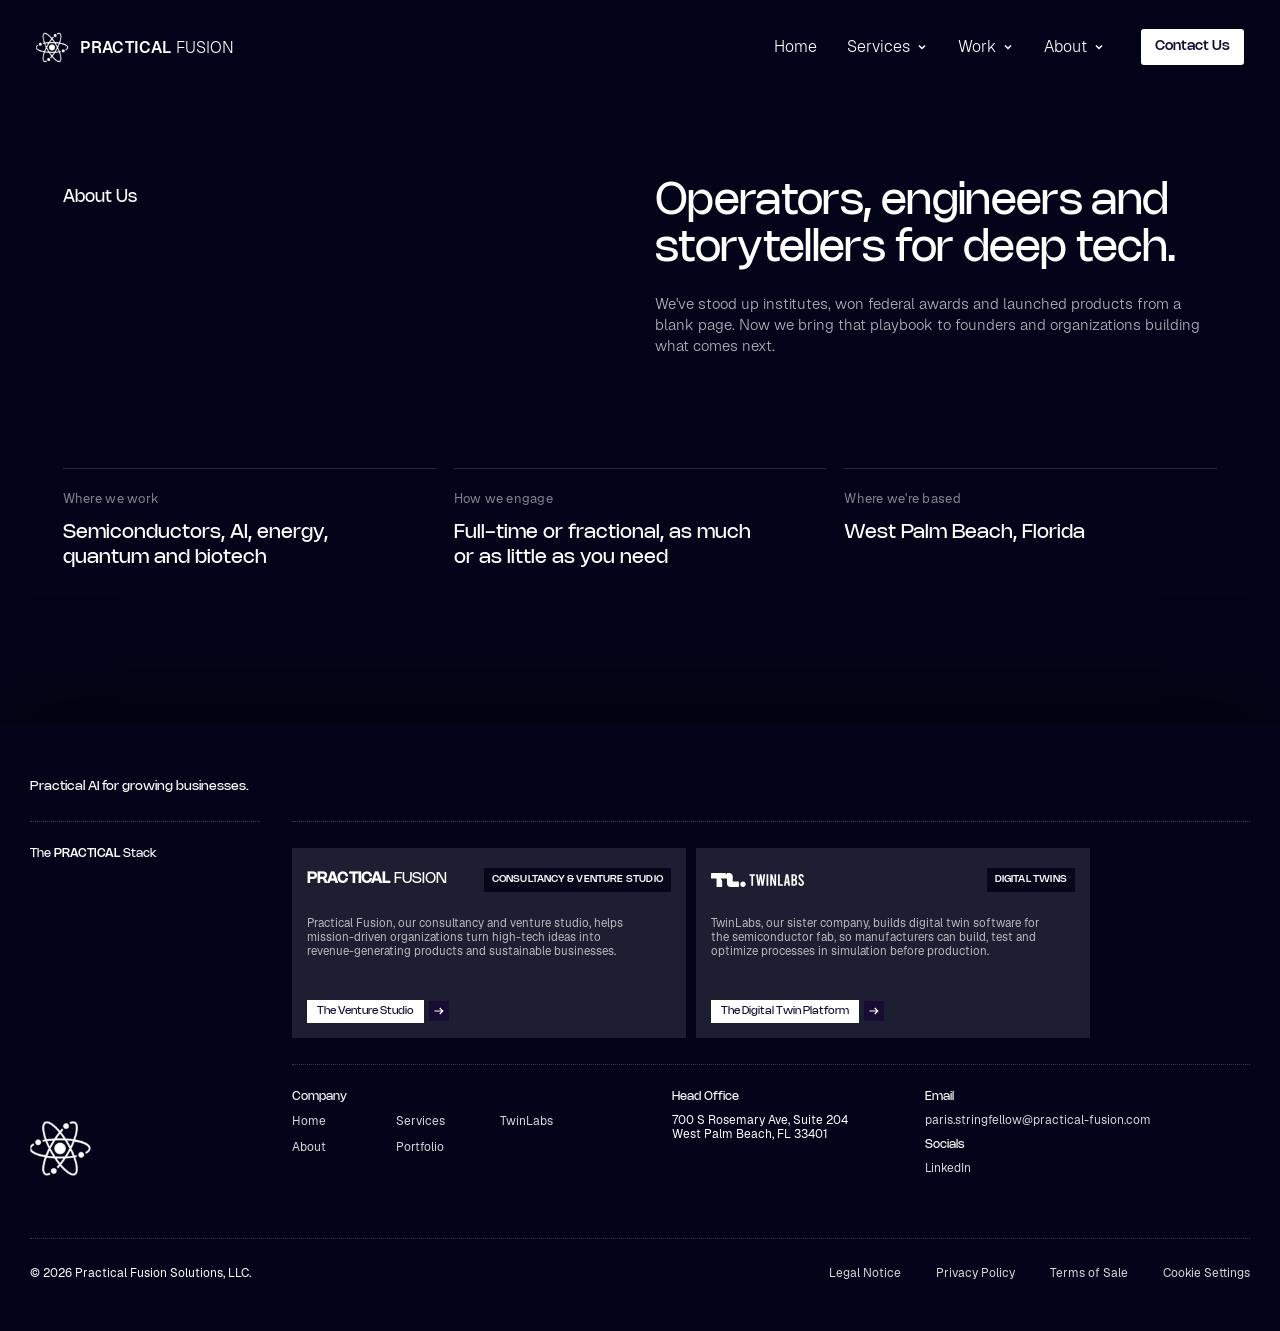
==== commit 81b35761: "Footer: real TwinLabs logo (white) Co-Authored-By: Claude Opus 5.5 <noreply@anthropic.com> Claude-Se" ====
--- a/about.html
+++ b/about.html
@@ -99,7 +99,7 @@
         <a class="f-btn" href="index.html#venture"><span class="lbl">The Venture Studio</span><span class="arr"><svg viewBox="0 0 16 16" fill="none" stroke="currentColor" stroke-width="1.6"><path d="M2 8h11M9 4l4 4-4 4"/></svg></span></a>
       </article>
       <article class="f-card">
-        <div class="f-card-top"><span class="f-wm tl"><svg class="tl-mark" viewBox="0 0 52 22" aria-hidden="true"><path fill="currentColor" d="M0 0h24v6.5h-8.5V22H8.5V6.5H0z M26.5 0h7v15.5H45V22H26.5z"/><circle fill="currentColor" cx="49" cy="18.5" r="3.5"/></svg>TWINLABS</span><span class="f-badge">Digital Twins</span></div>
+        <div class="f-card-top"><img class="f-tl" src="assets/img/logo-twinlabs.svg" alt="TwinLabs"><span class="f-badge">Digital Twins</span></div>
         <p>TwinLabs, our sister company, builds digital twin software for the semiconductor fab, so manufacturers can build, test and optimize processes in simulation before production.</p>
         <a class="f-btn" href="https://twinlabs.com" target="_blank" rel="noopener"><span class="lbl">The Digital Twin Platform</span><span class="arr"><svg viewBox="0 0 16 16" fill="none" stroke="currentColor" stroke-width="1.6"><path d="M2 8h11M9 4l4 4-4 4"/></svg></span></a>
       </article>
--- a/assets/css/site.css
+++ b/assets/css/site.css
@@ -300,8 +300,7 @@
 .f-card-top{display:flex;align-items:center;justify-content:space-between;gap:12px}
 .f-wm{font-family:"Nohemi";font-size:15px;letter-spacing:.01em;white-space:nowrap}
 .f-wm b{font-weight:600}
-.f-wm.tl{display:inline-flex;align-items:center;gap:6px;font-family:"Geist";font-weight:700;font-size:14px;letter-spacing:.02em;transform:scaleX(.88);transform-origin:left center}
-.tl-mark{width:34px;height:14px}
+.f-tl{height:14px;width:auto;display:block}
 .f-badge{background:#06071A;padding:7px 8px;font-family:"Nohemi";font-weight:500;font-size:9.5px;letter-spacing:.02em;text-transform:uppercase;white-space:nowrap}
 .f-card p{margin-top:24px;max-width:330px;font-size:11.5px;line-height:1.25;color:var(--mute)}
 .f-btn{margin-top:auto;padding-top:28px;align-self:flex-start;display:inline-flex;align-items:center;gap:5px;font-family:"Nohemi";font-size:11px;color:var(--ink)}
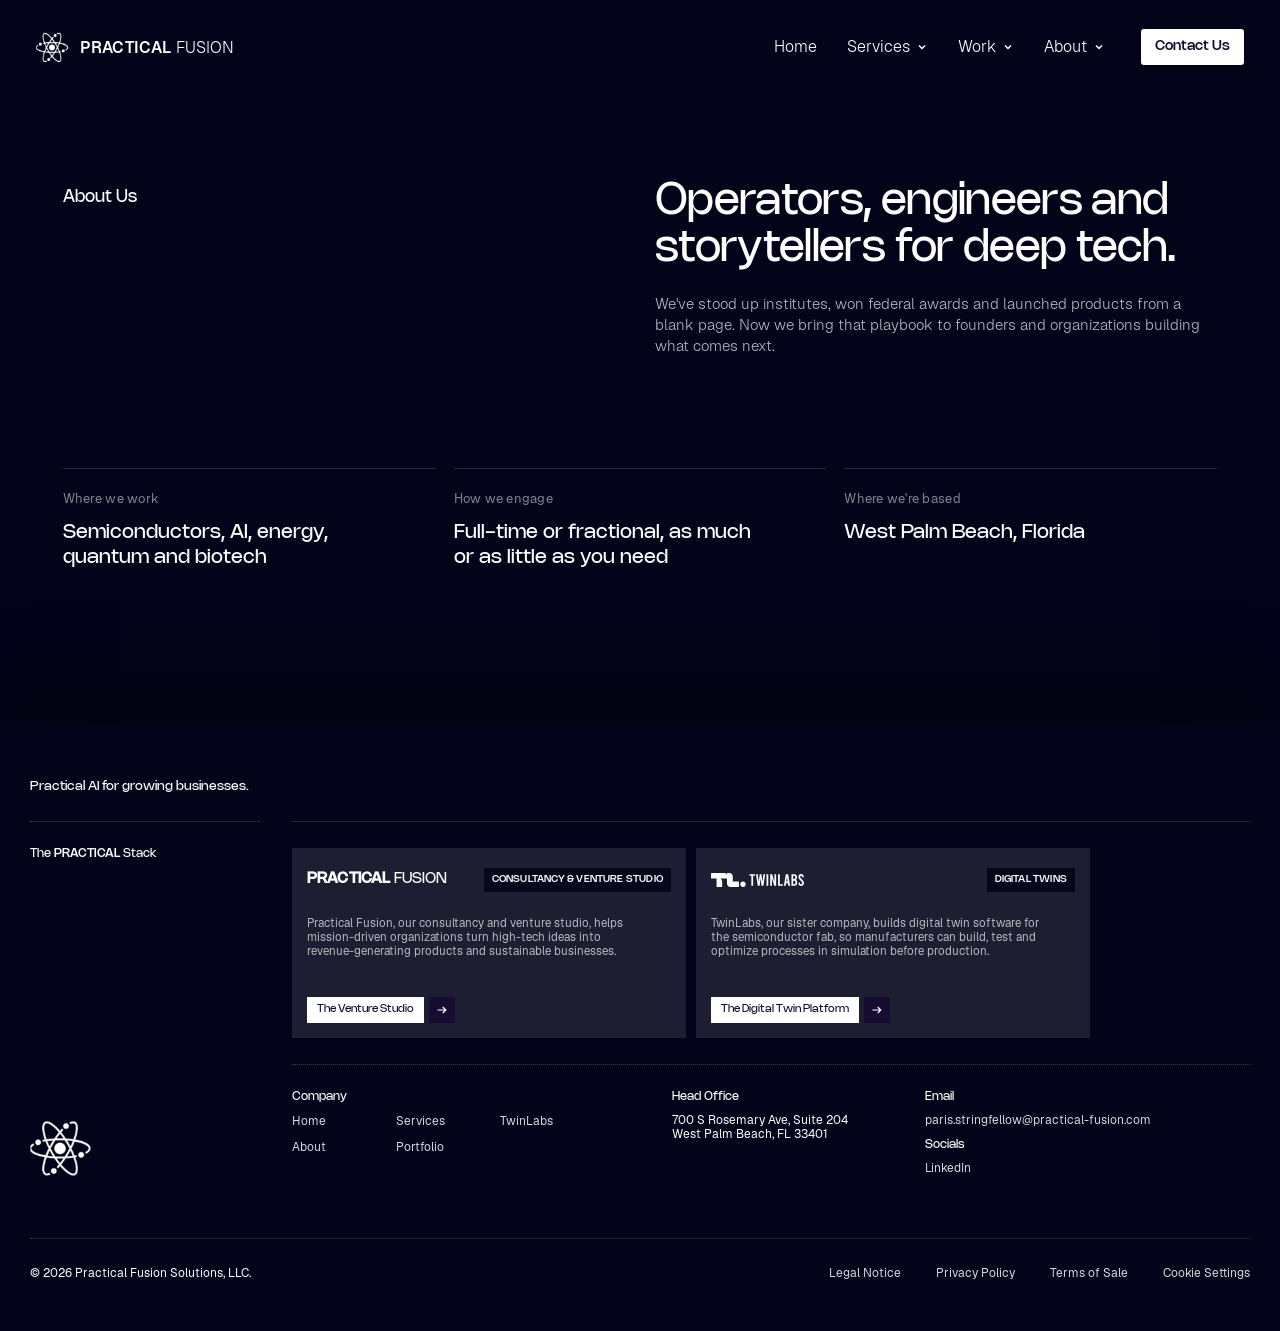
==== commit 7959cd0f: "Marketing & Communications page with diagonal page wipe - marketing.html: layered landscape hero (si" ====
--- a/about.html
+++ b/about.html
@@ -34,7 +34,7 @@
       <div class="dd"><div class="dd-panel">
         <div class="dd-left"><p class="dd-title">Three disciplines,<br>one team.</p><a class="dd-all" href="index.html#services">All our services<svg viewBox="0 0 16 16" fill="none" stroke="currentColor" stroke-width="1.6"><path d="M2 8h11M9 4l4 4-4 4"/></svg></a></div>
         <div class="dd-list">
-          <a class="dd-item" href="index.html#services"><b><svg class="star" viewBox="17 16 66 68" aria-hidden="true"><path d="M50 16.2c5.2 16.7 16 28.5 33.2 33.8C66 55.2 55.2 67 50 83.8 44.8 67.1 34 55.3 16.8 50 34 44.8 44.8 33 50 16.2z" fill="currentColor"/></svg>Marketing &amp; Communications</b><span>Build your brand awareness</span></a>
+          <a class="dd-item" href="marketing.html" data-wipe><b><svg class="star" viewBox="17 16 66 68" aria-hidden="true"><path d="M50 16.2c5.2 16.7 16 28.5 33.2 33.8C66 55.2 55.2 67 50 83.8 44.8 67.1 34 55.3 16.8 50 34 44.8 44.8 33 50 16.2z" fill="currentColor"/></svg>Marketing &amp; Communications</b><span>Build your brand awareness</span></a>
           <a class="dd-item" href="index.html#services"><b><svg class="star" viewBox="17 16 66 68" aria-hidden="true"><path d="M50 16.2c5.2 16.7 16 28.5 33.2 33.8C66 55.2 55.2 67 50 83.8 44.8 67.1 34 55.3 16.8 50 34 44.8 44.8 33 50 16.2z" fill="currentColor"/></svg>Engineering &amp; Development</b><span>Build tools you can use or sell</span></a>
           <a class="dd-item" href="index.html#services"><b><svg class="star" viewBox="17 16 66 68" aria-hidden="true"><path d="M50 16.2c5.2 16.7 16 28.5 33.2 33.8C66 55.2 55.2 67 50 83.8 44.8 67.1 34 55.3 16.8 50 34 44.8 44.8 33 50 16.2z" fill="currentColor"/></svg>Go-to-Market</b><span>Reach your market</span></a>
         </div>
@@ -124,5 +124,6 @@
   </div>
 </footer>
 <script src="assets/js/nav.js"></script>
+<script src="assets/js/wipe.js"></script>
 </body>
 </html>
--- a/assets/css/site.css
+++ b/assets/css/site.css
@@ -27,9 +27,9 @@
   --out:cubic-bezier(.16,1,.3,1);
 }
 *{box-sizing:border-box;margin:0;padding:0}
-html{background:var(--bg);scrollbar-width:none;overscroll-behavior:none}
+html{background:var(--bg);scrollbar-width:none}
 html::-webkit-scrollbar,body::-webkit-scrollbar{display:none;width:0;height:0}
-body{-ms-overflow-style:none;overscroll-behavior:none}
+body{-ms-overflow-style:none}
 body{font-family:"Geist",system-ui,sans-serif;font-weight:400;color:var(--text);background:var(--bg);-webkit-font-smoothing:antialiased;overflow-x:hidden}
 body.locked{overflow:hidden;height:100vh}
 a{color:inherit;text-decoration:none}
@@ -47,10 +47,9 @@
 .noise::after{content:"";position:absolute;inset:0;background:url("../img/grain.png") 0 0/200px 200px;opacity:.07;pointer-events:none;z-index:12;border-radius:inherit}
 
 /* ---------- buttons ---------- */
-.btn{display:inline-flex;align-items:stretch;gap:0;font-family:"Nohemi";font-weight:500;font-size:15px;line-height:1.1;color:var(--ink)}
+.btn{display:inline-flex;align-items:stretch;gap:5px;font-family:"Nohemi";font-weight:500;font-size:15px;line-height:1.1;color:var(--ink)}
 .btn .lbl{background:#fff;border-radius:3px;padding:13px 18px;display:flex;align-items:center;white-space:nowrap}
 .btn .arr{width:43px;display:grid;place-items:center;background:var(--ink);color:#fff;border-radius:3px;transition:transform .4s var(--ease)}
-.btn:hover .arr{transform:translateX(4px)}
 .btn.boxed{background:#fff;border-radius:3px;padding:10px 10px 10px 14px;gap:14px;align-items:center}
 .btn.boxed .lbl{padding:0;background:none}
 .btn.boxed .arr{width:30px;height:30px;border-radius:3px}
@@ -61,7 +60,7 @@
 .more-arr{width:32px;display:grid;place-items:center;background:#fff;border-radius:2px;transition:background .25s}
 .more-lbl{width:0;margin-right:0;overflow:hidden;background:#fff;border-radius:2px;display:flex;align-items:center;
   clip-path:inset(55% 0 0 0);transition:width .45s var(--ease) .05s,margin .45s var(--ease) .05s,clip-path .35s var(--ease) .05s}
-.more-lbl span{display:block;padding:0 14px;white-space:nowrap;font-family:"Nohemi";font-weight:500;font-size:13px;transform:translateY(120%);transition:transform .4s var(--ease) .12s}
+.more-lbl span{display:block;padding:0 14px;white-space:nowrap;font-family:"Nohemi";font-weight:500;font-size:13px;transform:translateY(34px);transition:transform .4s var(--ease) .12s}
 .card:hover .more-lbl,.story:hover .more-lbl,.more:focus-visible .more-lbl,.inview .more-lbl{width:var(--w,140px);margin-right:3px;clip-path:inset(0 0 0 0)}
 .card:hover .more-lbl span,.story:hover .more-lbl span,.more:focus-visible .more-lbl span,.inview .more-lbl span{transform:none}
 .card:not(:hover):not(.inview) .more:not(:focus-visible) .more-lbl span,.story:not(:hover):not(.inview) .more:not(:focus-visible) .more-lbl span{transition-delay:0s}
@@ -87,7 +86,7 @@
 .nav-item .nav-top::before{content:"";position:absolute;left:-14px;right:-14px;top:100%;height:34px}
 .nav-item.open .chev,.nav-item:focus-within .chev{transform:rotate(180deg)}
 .dd{position:absolute;top:calc(100% - 22px);right:36px;padding-top:30px;pointer-events:none}
-.dd-panel{width:min(760px,92vw);display:grid;grid-template-columns:1fr 1.25fr;gap:40px;background:#16172A;border:1px solid var(--line-soft);border-radius:18px;padding:34px 34px 30px;
+.dd-panel{width:min(760px,92vw);display:grid;grid-template-columns:1fr 1.25fr;gap:40px;background:#000;border:0;border-radius:18px;padding:34px 34px 30px;
   box-shadow:0 30px 80px rgba(0,0,0,.45);opacity:0;transform:translateY(-8px);clip-path:inset(0 0 100% 0 round 18px);transition:opacity .3s,transform .5s var(--ease),clip-path .55s var(--ease)}
 .nav-item.open .dd,.nav-item:focus-within .dd{pointer-events:auto}
 .nav-item.open .dd-panel,.nav-item:focus-within .dd-panel{opacity:1;transform:none;clip-path:inset(0 0 0 0 round 18px)}
@@ -109,6 +108,11 @@
 .nav-right .nav-cta:hover{background:#E6E3F2}
 .nav{opacity:0;transform:translateY(-10px);transition:opacity .9s .9s,transform .9s .9s var(--ease)}
 .intro-go .nav{opacity:1;transform:none}
+.nav::before{content:"";position:absolute;inset:0;z-index:-1;background:#000;opacity:0;transition:opacity .45s var(--ease);pointer-events:none}
+.nav.nav-live{transition:opacity .4s}
+.nav.nav-live.nav-anim{transition:transform .55s var(--ease),opacity .4s}
+.nav.nav-solid::before{opacity:1}
+.menu-open .nav::before,.menu-open .nav.nav-solid::before{opacity:0;transition:opacity .8s cubic-bezier(.45,0,.55,1) .3s}   /* the open menu has its own backdrop */
 
 /* ---------- HERO ---------- */
 .hero{position:sticky;top:0;height:100vh;height:100svh;overflow:hidden;z-index:1;background:#0B0A2A;will-change:clip-path}
@@ -142,6 +146,7 @@
 .intro-go .begin .lbl{opacity:1}
 .intro-go .begin .arr{opacity:1;transform:none}
 .begin .btn.boxed:hover{transform:scale(1.04)}
+.begin .btn.boxed.pressed{transform:scale(.97)}
 .begin .btn.boxed:hover .arr{transform:translateX(3px);transition-delay:0s}
 
 /* the mission panel (after "Begin your mission"): a header and two lines */
@@ -246,10 +251,17 @@
 .quote blockquote{font-family:"Nohemi";font-size:clamp(22px,2.1vw,30px);line-height:1.2;max-width:600px}
 .quote .who{margin-top:56px;font-size:15px;line-height:1.2;color:#fff}
 .quote .who .org{display:block;margin-top:6px;color:var(--mute)}
-/* the person's photo on the same backdrop as the success-story cards */
-.quote-photo{position:relative;width:min(217px,80%);aspect-ratio:217/250;overflow:hidden;border:1px solid var(--line);border-radius:2px;
-  background:#0A0A1A url(../img/story-bg.webp) center bottom/cover no-repeat}
-.quote-photo img{position:absolute;left:-1px;top:11%;width:calc(100% + 2px);height:auto}   /* head room on top, flush to the sides; the torso runs off the bottom */
+/* the person's photo: success-story backdrop + the venture card's dot grid, with parallax layers */
+.quote-photo{position:relative;width:min(217px,80%);aspect-ratio:217/250;overflow:hidden;border:1px solid var(--line);border-radius:2px;background:#0A0A1A;isolation:isolate}
+.qp-bg,.qp-dots{position:absolute;left:-8%;right:-8%;top:-14%;bottom:-14%;will-change:transform}
+.qp-bg{background:url(../img/story-bg.webp) center bottom/cover no-repeat}
+.qp-dots{--fx:linear-gradient(90deg,transparent,#000 14%,#000 86%,transparent);--fy:linear-gradient(180deg,transparent,#000 18%,#000 82%,transparent);
+  -webkit-mask:var(--fx),var(--fy);-webkit-mask-composite:source-in;mask:var(--fx),var(--fy);mask-composite:intersect}
+.qp-dots::before,.qp-dots::after{content:"";position:absolute;inset:0}
+.qp-dots::before{background:radial-gradient(circle,rgba(160,168,235,.34) .55px,transparent .9px) 0 0/11px 11px}
+.qp-dots::after{background:url(../img/grain.png) 0 0/160px 160px;opacity:.07;mix-blend-mode:screen;animation:grain .9s steps(1) infinite}
+.quote-photo img{position:absolute;left:-1px;top:11%;width:calc(100% + 2px);height:auto;will-change:transform}   /* head room on top, flush to the sides; the torso runs off the bottom */
+@media (prefers-reduced-motion:reduce){.qp-dots::after{animation:none}}
 .stack-end{height:clamp(140px,12vw,190px)}
 
 /* contact (revealed underneath the stack) */
@@ -303,11 +315,11 @@
 .f-tl{height:14px;width:auto;display:block}
 .f-badge{background:#06071A;padding:7px 8px;font-family:"Nohemi";font-weight:500;font-size:9.5px;letter-spacing:.02em;text-transform:uppercase;white-space:nowrap}
 .f-card p{margin-top:24px;max-width:330px;font-size:11.5px;line-height:1.25;color:var(--mute)}
-.f-btn{margin-top:auto;padding-top:28px;align-self:flex-start;display:inline-flex;align-items:center;gap:5px;font-family:"Nohemi";font-size:11px;color:var(--ink)}
-.f-btn .lbl{background:#fff;padding:6px 10px}
-.f-btn .arr{width:20px;height:20px;display:grid;place-items:center;background:var(--ink);color:#fff;transition:transform .4s var(--ease)}
+.f-btn{margin-top:auto;align-self:flex-start;display:inline-flex;align-items:center;gap:5px;font-family:"Nohemi";font-size:11px;color:var(--ink)}
+.f-btn .lbl{background:#fff;height:26px;padding:0 10px;display:flex;align-items:center}
+.f-btn .arr{width:26px;height:26px;display:grid;place-items:center;background:var(--ink);color:#fff;transition:transform .4s var(--ease)}
 .f-btn .arr svg{width:12px;height:12px}
-.f-btn:hover .arr{transform:translateX(3px)}
+.f-card p{margin-bottom:28px}
 .f-logo{width:64px;margin-top:12px}
 .f-info{display:grid;grid-template-columns:380px 253px 1fr;column-gap:0}
 .f-links{display:grid;grid-template-columns:repeat(3,104px);row-gap:10px}
@@ -335,6 +347,7 @@
   .f-row{grid-template-columns:1fr;row-gap:18px}.f-rule span:first-child{display:none}.f-stack{grid-template-columns:1fr}.f-info{grid-template-columns:1fr;row-gap:26px}.f-card-top{flex-wrap:wrap;row-gap:10px}.f-badge{white-space:normal}.f-legal nav{gap:18px}
 }
 @media (max-width:640px){
+  .venture-card{padding:32px 22px 300px;border-radius:16px}.venture-card::before,.venture-card::after{inset:14px}
   .nav{padding:16px 18px}
   .form{grid-template-columns:1fr}.f.full,.form-actions{grid-column:auto}
   .contact-card{padding:28px 20px 130px}
@@ -358,6 +371,10 @@
 .b3 p{position:absolute;left:calc(50% + 22vh);top:50%;transform:translateY(-50%);margin:0;white-space:nowrap}
 .story-bars{position:absolute;left:50%;bottom:44px;transform:translateX(-50%);display:flex;gap:8px;z-index:11;pointer-events:none;opacity:0;transition:opacity .6s}
 .in-story .story-bars{opacity:1}
+.story-skip{position:absolute;left:50%;bottom:58px;transform:translateX(-50%);z-index:11;padding:6px 12px;font-family:"Geist";font-weight:400;font-size:12px;letter-spacing:.12em;text-transform:uppercase;color:#fff;
+  opacity:0;pointer-events:none;transition:opacity .5s}
+.can-skip .story-skip{opacity:.42;pointer-events:auto}
+.can-skip .story-skip:hover,.can-skip .story-skip:focus-visible{opacity:.9}
 .story-bars i{display:block;width:56px;height:2px;background:rgba(255,255,255,.2);border-radius:2px;overflow:hidden}
 .story-bars b{display:block;height:100%;background:#fff;transform-origin:0 50%;transform:scaleX(0)}
 .mission{display:none!important}
@@ -368,7 +385,7 @@
   .b3 h2{left:var(--pad);right:var(--pad);top:17%;transform:none;text-align:center;white-space:normal}
   .b3 p{left:var(--pad);right:var(--pad);top:auto;bottom:17%;transform:none;text-align:center;white-space:normal;max-width:330px;margin:0 auto}
   .b3 p br{display:none}
-  .story-bars{bottom:30px}.story-bars i{width:44px}
+  .story-bars{bottom:30px}.story-skip{bottom:42px}.story-bars i{width:44px}
 }
 @media (max-aspect-ratio:1/1){.b1{top:22%}}
 
@@ -386,7 +403,7 @@
 .m-ic i:first-child{transform:translateY(-3.5px)}.m-ic i:last-child{transform:translateY(3.5px)}
 .menu-open .m-ic i:first-child{transform:rotate(45deg)}.menu-open .m-ic i:last-child{transform:rotate(-45deg)}
 .m-menu{position:fixed;inset:0;z-index:55;display:none;flex-direction:column;overflow-y:auto;overscroll-behavior:contain;padding-top:84px;
-  background:linear-gradient(180deg,#030419 0%,#06072A 38%,#1C1A52 70%,#463D8C 92%,#6B5FB0 100%);
+  background:linear-gradient(180deg,#000 0%,#000 10%,#03041A 32%,#0D0D36 50%,#211E5A 68%,#433A88 86%,#6B5FB0 100%);
   opacity:0;visibility:hidden;transition:opacity .45s var(--ease),visibility 0s .45s}
 .menu-open .m-menu{opacity:1;visibility:visible;transition:opacity .45s var(--ease),visibility 0s}
 .menu-open{overflow:hidden}
@@ -414,8 +431,28 @@
 .m-small b{font-weight:500;color:#fff}
 @media (max-width:640px){
   .nav-right{display:none!important}
+  .nav{padding:16px 16px}
+  .brand{gap:8px;font-size:13px}.brand img{width:27px}
+  .m-btn{height:34px;font-size:11px;letter-spacing:.15em}
+  .m-lbl{padding:0 13px}
+  .m-ic{width:34px}.m-ic i{left:10px;right:10px}
+  .m-menu{padding-top:70px}
   .m-btn{display:inline-flex}
   .m-menu{display:flex}
+}
+
+
+/* arrow-swap hover (Bitwip/Sharplink style): right chip exits upward, label slides right, left chip rises in */
+.swap{position:relative;overflow:hidden;--aw:43px;--g:5px}
+.f-btn.swap{--aw:26px;--g:5px}
+.swap .lbl,.swap .arr{transition:transform .55s var(--ease)}
+.swap .arr-l{position:absolute;left:0;top:0;bottom:0;width:var(--aw);transform:translateY(105%)}
+
+.swap .arr-r{transition-delay:.04s}
+@media (hover:hover){
+  .swap:hover .lbl,.swap:focus-visible .lbl{transform:translateX(calc(var(--aw) + var(--g)))}
+  .swap:hover .arr-r,.swap:focus-visible .arr-r{transform:translateY(-105%);transition-delay:0s}
+  .swap:hover .arr-l,.swap:focus-visible .arr-l{transform:none;transition-delay:.08s}
 }
 
 /* phones: the gem's circle needs room above the headline */
@@ -437,3 +474,11 @@
 .tilt-ask #tiltYes{flex:none;background:#fff;color:var(--ink);font:500 13px/1 "Nohemi";padding:10px 12px;border-radius:3px}
 .tilt-ask .x{flex:none;width:26px;height:26px;display:grid;place-items:center;opacity:.7}.tilt-ask .x svg{width:12px;height:12px}
 .menu-open .tilt-ask{opacity:0!important;pointer-events:none!important}
+
+/* ---------- page wipe (wipe.js): dark bar with a violet leading edge, bottom-right → top-left ---------- */
+.wipe{position:fixed;inset:0;z-index:200;pointer-events:none;display:none}
+.wipe.on{display:block;pointer-events:auto}
+.wipe i{position:absolute;inset:0;clip-path:polygon(200% 0,200% 0,200% 200%,0 200%,0 200%)}
+.wipe-a{background:#5243B6}
+.wipe-b{background:#030419}
+html.wipe-in::after{content:"";position:fixed;inset:0;z-index:200;background:#030419}
